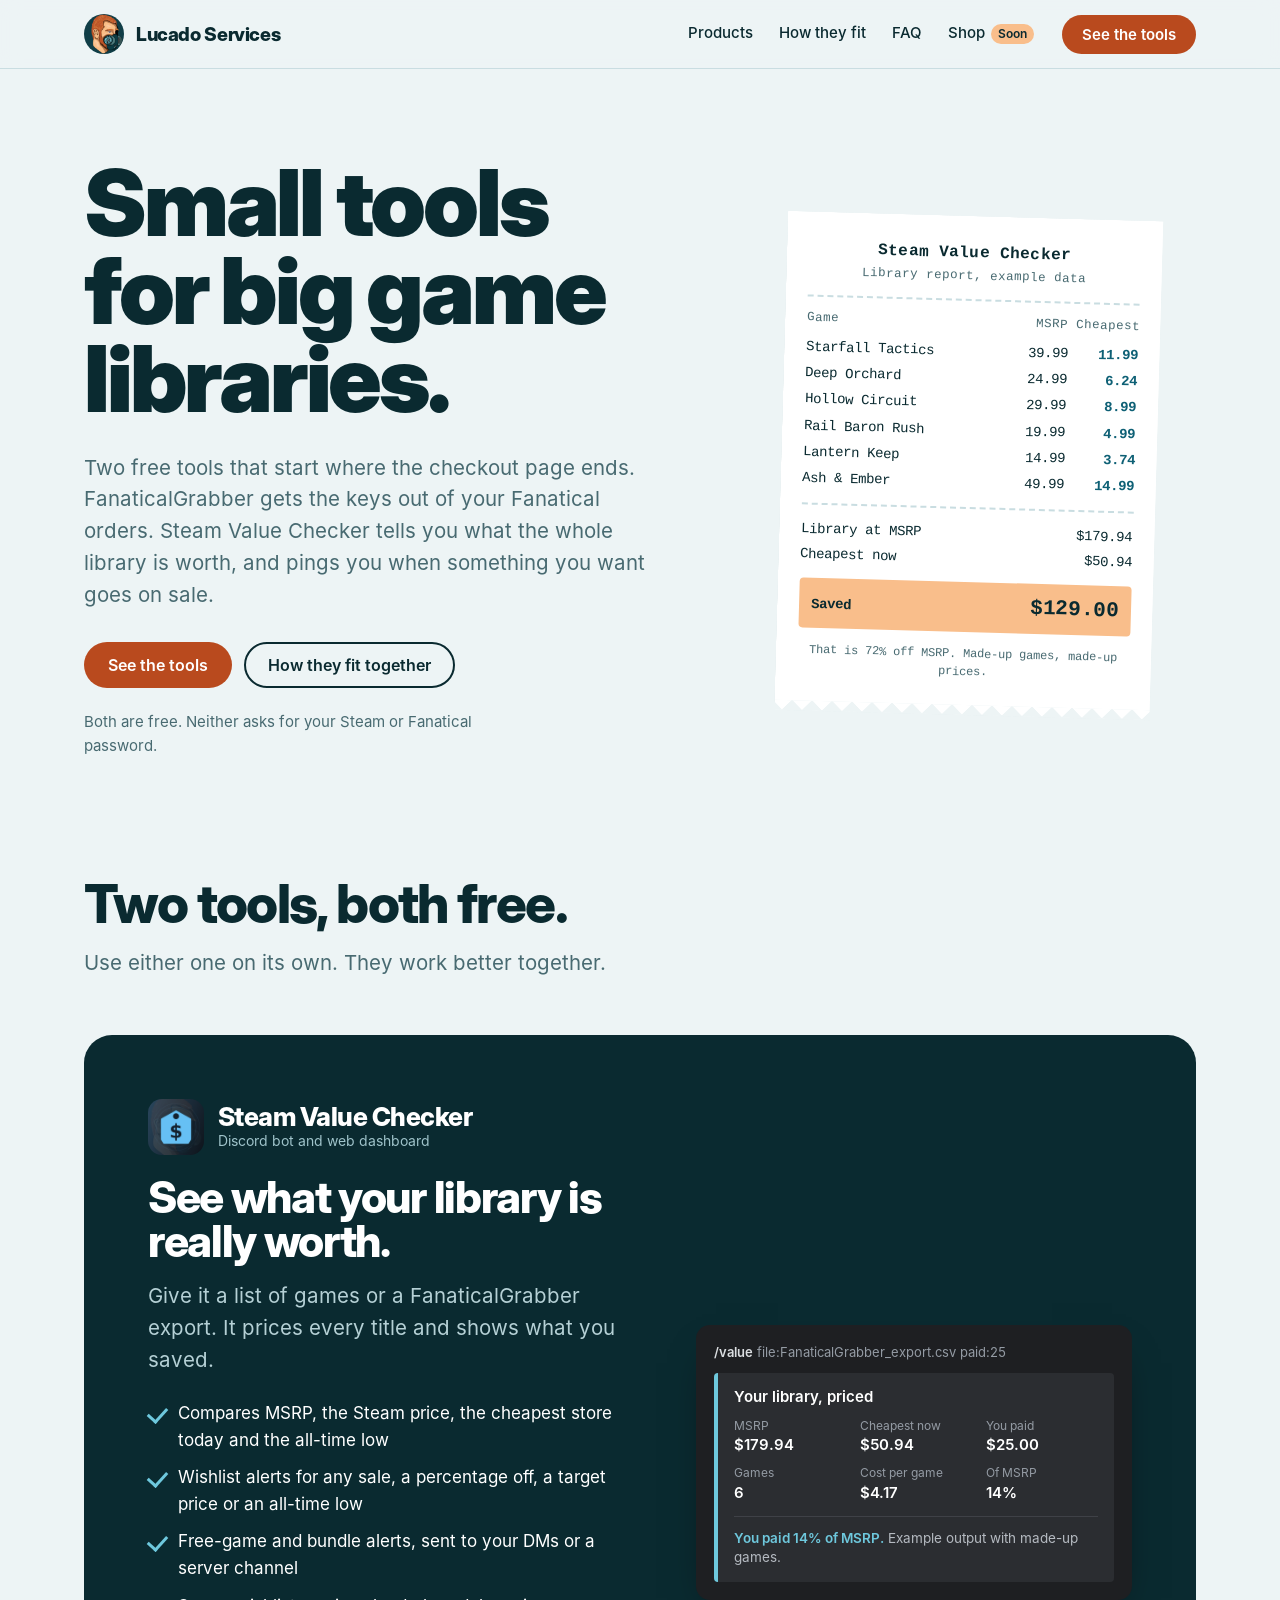
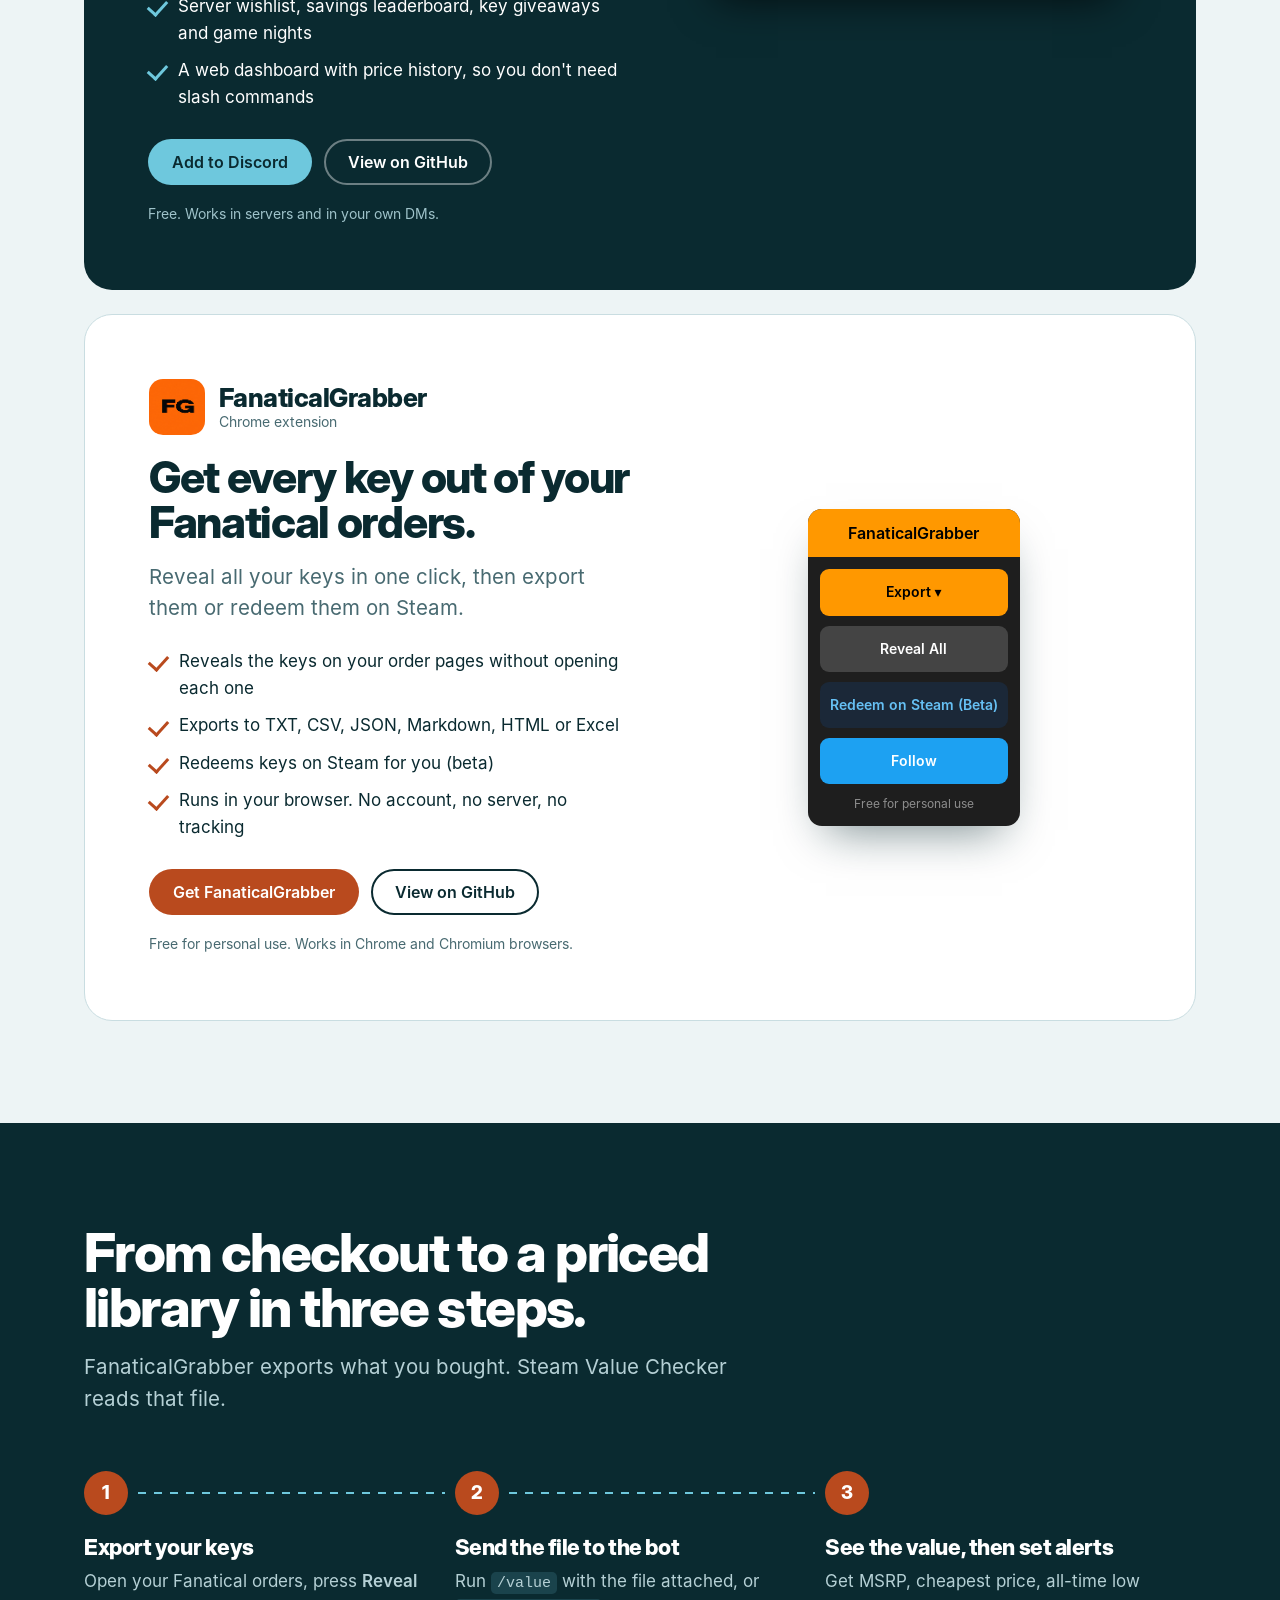
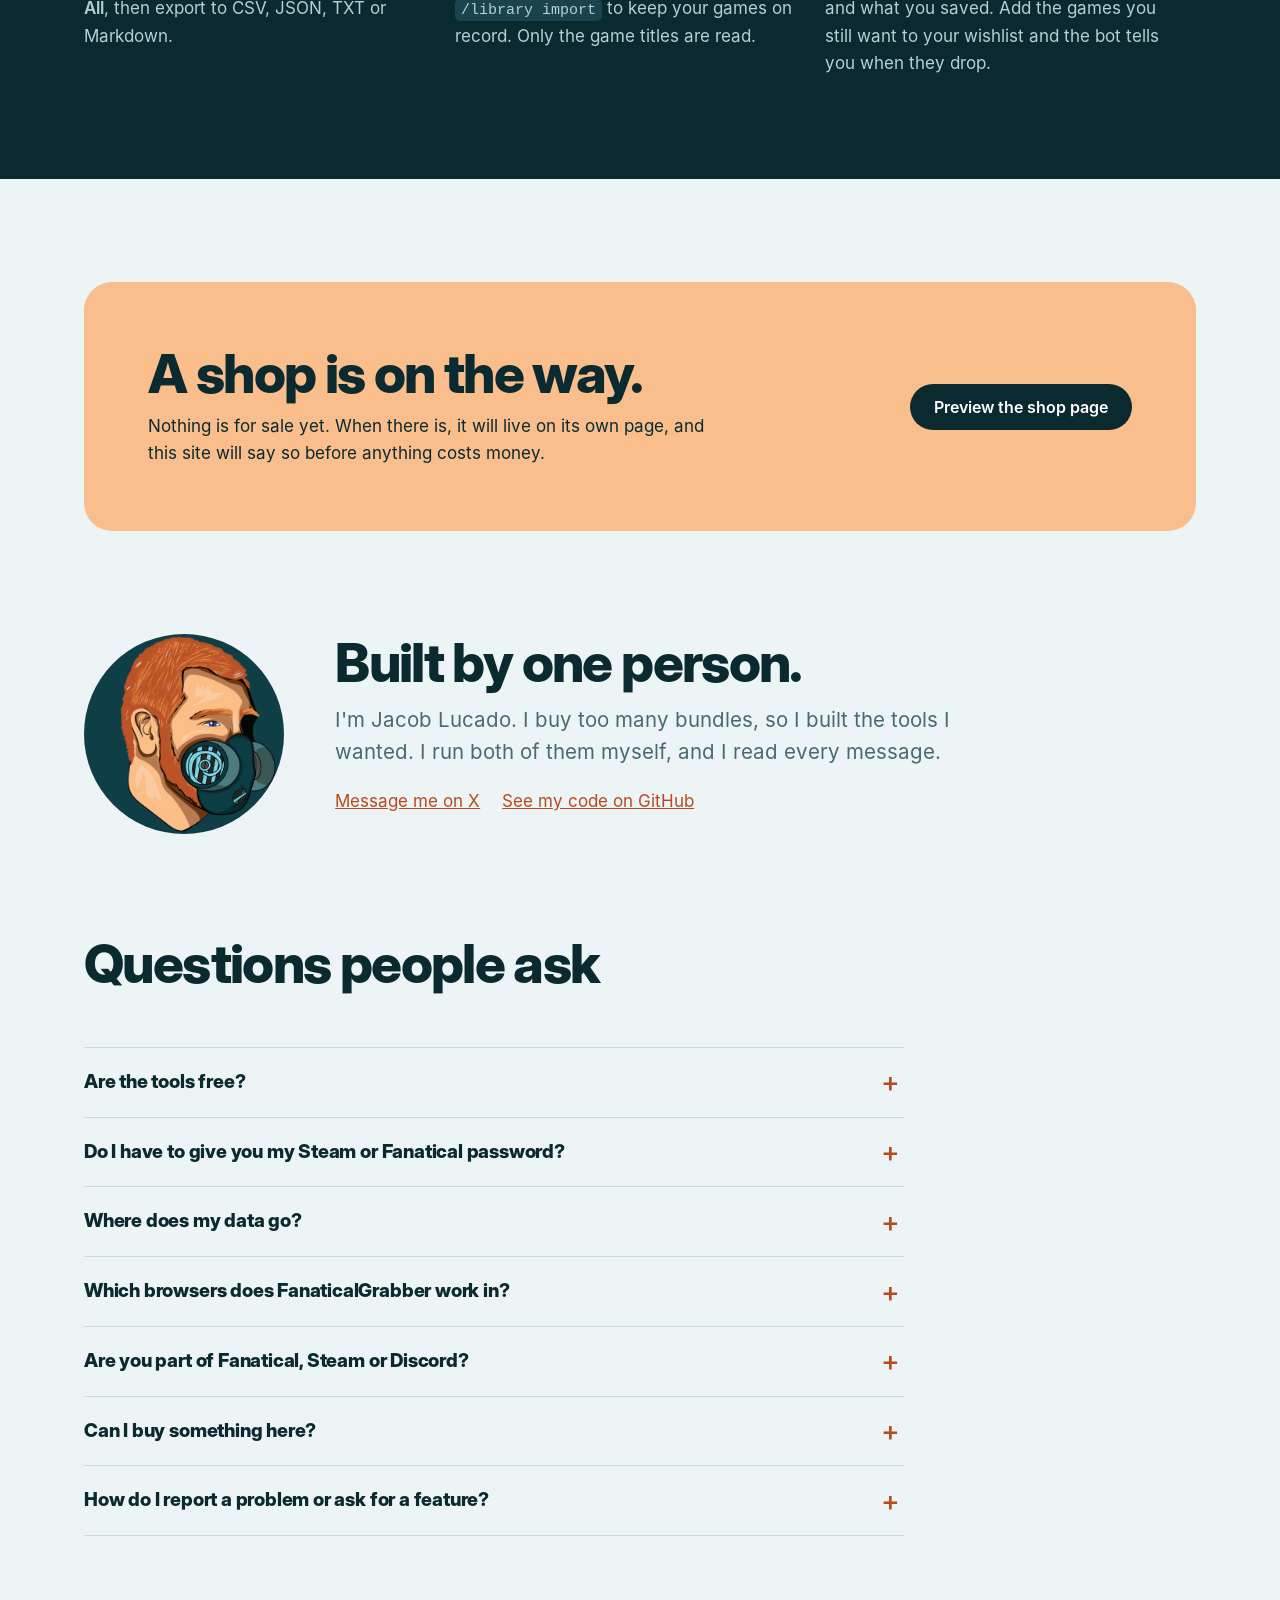
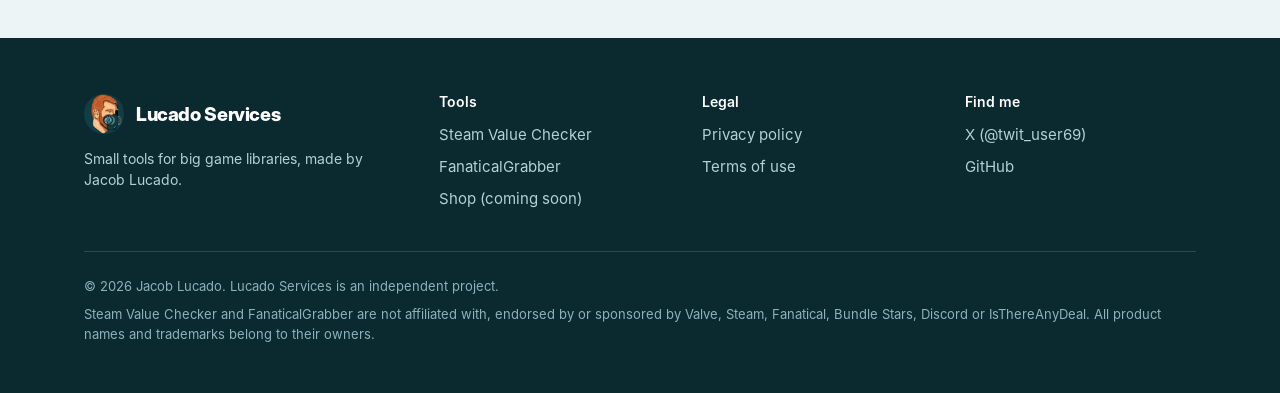
==== index.html @ 9e285d92 "Launch the Lucado Services storefront: home, shop placeholder, privacy, terms, icons, SEO and brand " ====
<!doctype html>
<html lang="en">
<head>
<meta charset="utf-8">
<meta name="viewport" content="width=device-width, initial-scale=1">
<title>Lucado Services | Free tools for PC game libraries</title>
<meta name="description" content="Steam Value Checker prices your game library and watches for sales. FanaticalGrabber reveals and exports your Fanatical keys. Free tools by Jacob Lucado.">
<meta name="robots" content="index,follow,max-image-preview:large">
<link rel="canonical" href="https://jacob-lucado.github.io/LucadoServices/">
<meta name="theme-color" content="#0a2a30">
<meta name="author" content="Jacob Lucado">
<link rel="icon" href="favicon.ico" sizes="any">
<link rel="icon" type="image/svg+xml" href="favicon.svg">
<link rel="icon" type="image/png" sizes="32x32" href="favicon-32.png">
<link rel="apple-touch-icon" href="apple-touch-icon.png">
<link rel="manifest" href="site.webmanifest">
<link rel="preload" href="assets/fonts/inter-display-900.woff" as="font" type="font/woff" crossorigin>
<link rel="stylesheet" href="assets/css/site.css">

<meta property="og:type" content="website">
<meta property="og:site_name" content="Lucado Services">
<meta property="og:title" content="Lucado Services | Free tools for PC game libraries">
<meta property="og:description" content="Steam Value Checker prices your game library and watches for sales. FanaticalGrabber reveals and exports your Fanatical keys. Free tools by Jacob Lucado.">
<meta property="og:url" content="https://jacob-lucado.github.io/LucadoServices/">
<meta property="og:image" content="https://jacob-lucado.github.io/LucadoServices/assets/img/og-lucado-services.png">
<meta property="og:image:width" content="1200">
<meta property="og:image:height" content="630">
<meta property="og:image:alt" content="Lucado Services: Steam Value Checker and FanaticalGrabber">
<meta name="twitter:card" content="summary_large_image">
<meta name="twitter:title" content="Lucado Services | Free tools for PC game libraries">
<meta name="twitter:description" content="Steam Value Checker prices your game library and watches for sales. FanaticalGrabber reveals and exports your Fanatical keys. Free tools by Jacob Lucado.">
<meta name="twitter:image" content="https://jacob-lucado.github.io/LucadoServices/assets/img/og-lucado-services.png">
<script type="application/ld+json">[{"@context":"https://schema.org","@type":"WebSite","name":"Lucado Services","url":"https://jacob-lucado.github.io/LucadoServices/","description":"Free tools for PC game libraries: Steam Value Checker and FanaticalGrabber.","publisher":{"@type":"Person","name":"Jacob Lucado","url":"https://x.com/twit_user69"}},{"@context":"https://schema.org","@type":"Person","name":"Jacob Lucado","url":"https://jacob-lucado.github.io/LucadoServices/","image":"https://jacob-lucado.github.io/LucadoServices/assets/img/jacob-lucado-1024.png","sameAs":["https://x.com/twit_user69","https://github.com/Jacob-Lucado"]},{"@context":"https://schema.org","@type":"SoftwareApplication","name":"Steam Value Checker","applicationCategory":"UtilitiesApplication","operatingSystem":"Discord","url":"https://steamvaluechecker.fly.dev/","description":"A Discord bot that prices your game library, tracks wishlists and alerts you to sales, free games and bundles.","offers":{"@type":"Offer","price":"0","priceCurrency":"USD"},"author":{"@type":"Person","name":"Jacob Lucado"}},{"@context":"https://schema.org","@type":"SoftwareApplication","name":"FanaticalGrabber","applicationCategory":"BrowserApplication","operatingSystem":"Chrome","url":"https://jacob-lucado.github.io/FanaticalGrabber/","description":"A Chrome extension that reveals, exports and redeems the game keys from your own Fanatical orders.","offers":{"@type":"Offer","price":"0","priceCurrency":"USD"},"author":{"@type":"Person","name":"Jacob Lucado"}},{"@context":"https://schema.org","@type":"FAQPage","mainEntity":[{"@type":"Question","name":"Are the tools free?","acceptedAnswer":{"@type":"Answer","text":"Yes. Steam Value Checker and FanaticalGrabber are free to use today. If that ever changes for a feature, it will say so on the tool's own page before you use it."}},{"@type":"Question","name":"Do I have to give you my Steam or Fanatical password?","acceptedAnswer":{"@type":"Answer","text":"No. FanaticalGrabber works on the Fanatical pages you already have open and signed in. Steam Value Checker reads public data, such as a public Steam wishlist, and the web dashboard signs you in through Discord."}},{"@type":"Question","name":"Where does my data go?","acceptedAnswer":{"@type":"Answer","text":"FanaticalGrabber keeps everything in your browser. Steam Value Checker stores only what its features need, such as your wishlist and alert settings, and lets you export or delete it with /mydata. Each tool has its own privacy policy, and this site has its own."}},{"@type":"Question","name":"Which browsers does FanaticalGrabber work in?","acceptedAnswer":{"@type":"Answer","text":"Chrome and other Chromium-based browsers, such as Edge and Brave. It installs from a downloaded folder, and the tool's page walks through each step."}},{"@type":"Question","name":"Are you part of Fanatical, Steam or Discord?","acceptedAnswer":{"@type":"Answer","text":"No. These are independent projects. They work with those services but are not made, approved or supported by them."}},{"@type":"Question","name":"Can I buy something here?","acceptedAnswer":{"@type":"Answer","text":"Not yet. The shop page is a placeholder while I decide what belongs in it. Nothing on this site takes payments."}},{"@type":"Question","name":"How do I report a problem or ask for a feature?","acceptedAnswer":{"@type":"Answer","text":"Message me on X, or open an issue on the tool's GitHub page: Steam Value Checker or FanaticalGrabber."}}]}]</script>
</head>
<body>
<a class="skip" href="#main">Skip to content</a>
<header class="top">
  <div class="wrap">
    <a class="brand" href="./"><img src="assets/img/jacob-lucado-256.png" width="40" height="40" alt="">Lucado Services</a>
    <nav class="nav" aria-label="Main">
      <a href="#products">Products</a>
      <a href="#how">How they fit</a>
      <a href="#faq">FAQ</a>
      <a class="keep" href="shop/">Shop<span class="soon">Soon</span></a>
    </nav>
    <a class="btn btn-hair" href="#products">See the tools</a>
  </div>
</header>

<main id="main">

<section class="hero">
  <div class="wrap">
    <div>
      <h1>Small tools for big game libraries.</h1>
      <p class="lede">Two free tools that start where the checkout page ends. FanaticalGrabber gets the keys out of your Fanatical orders. Steam Value Checker tells you what the whole library is worth, and pings you when something you want goes on sale.</p>
      <div class="btns">
        <a class="btn btn-hair" href="#products">See the tools</a>
        <a class="btn btn-line" href="#how">How they fit together</a>
      </div>
      <p class="assure">Both are free. Neither asks for your Steam or Fanatical password.</p>
    </div>
    <div class="receipt-wrap">
      <figure class="receipt print" id="receipt" aria-label="Example library report with made-up games and prices" style="margin-block:0">
        <div class="rc-head"><strong>Steam Value Checker</strong><span>Library report, example data</span></div>
        <div class="rc-cols"><span>Game</span><span>MSRP</span><span>Cheapest</span></div>
          <div class="rc-row"><span>Starfall Tactics</span><span>39.99</span><span class="cheap">11.99</span></div>
          <div class="rc-row"><span>Deep Orchard</span><span>24.99</span><span class="cheap">6.24</span></div>
          <div class="rc-row"><span>Hollow Circuit</span><span>29.99</span><span class="cheap">8.99</span></div>
          <div class="rc-row"><span>Rail Baron Rush</span><span>19.99</span><span class="cheap">4.99</span></div>
          <div class="rc-row"><span>Lantern Keep</span><span>14.99</span><span class="cheap">3.74</span></div>
          <div class="rc-row"><span>Ash &amp; Ember</span><span>49.99</span><span class="cheap">14.99</span></div>
        <div class="rc-total">
          <div class="rc-line"><span>Library at MSRP</span><span>$179.94</span></div>
          <div class="rc-line"><span>Cheapest now</span><span>$50.94</span></div>
        </div>
        <div class="rc-save"><span>Saved</span><b data-count="129.00">$129.00</b></div>
        <div class="rc-foot">That is 72% off MSRP. Made-up games, made-up prices.</div>
      </figure>
    </div>
  </div>
</section>

<section class="section" id="products" style="padding-top:0">
  <div class="wrap">
    <div class="section-head">
      <h2>Two tools, both free.</h2>
      <p class="lede">Use either one on its own. They work better together.</p>
    </div>

    <article class="product bot on-dark">
      <div>
        <div class="p-id"><img src="assets/img/svc-logo-256.png" width="56" height="56" alt=""><div><h3>Steam Value Checker</h3><span class="p-kind">Discord bot and web dashboard</span></div></div>
        <h2>See what your library is really worth.</h2>
        <p class="lede">Give it a list of games or a FanaticalGrabber export. It prices every title and shows what you saved.</p>
        <ul class="ticks">
          <li>Compares MSRP, the Steam price, the cheapest store today and the all-time low</li>
          <li>Wishlist alerts for any sale, a percentage off, a target price or an all-time low</li>
          <li>Free-game and bundle alerts, sent to your DMs or a server channel</li>
          <li>Server wishlist, savings leaderboard, key giveaways and game nights</li>
          <li>A web dashboard with price history, so you don't need slash commands</li>
        </ul>
        <div class="btns">
          <a class="btn btn-cyan" href="https://steamvaluechecker.fly.dev/">Add to Discord</a>
          <a class="btn btn-ghost-dark" href="https://github.com/Jacob-Lucado/SteamValueChecker">View on GitHub</a>
        </div>
        <p class="meta-line">Free. Works in servers and in your own DMs.</p>
      </div>
      <div aria-label="Example of the bot's reply">
        <div class="dc">
          <div class="dc-cmd"><b>/value</b> file:FanaticalGrabber_export.csv paid:25</div>
          <div class="dc-embed">
            <h4>Your library, priced</h4>
            <dl class="dc-grid" style="margin:0">
              <div><dt>MSRP</dt><dd>$179.94</dd></div>
              <div><dt>Cheapest now</dt><dd>$50.94</dd></div>
              <div><dt>You paid</dt><dd>$25.00</dd></div>
              <div><dt>Games</dt><dd>6</dd></div>
              <div><dt>Cost per game</dt><dd>$4.17</dd></div>
              <div><dt>Of MSRP</dt><dd>14%</dd></div>
            </dl>
            <p class="dc-verdict"><b>You paid 14% of MSRP.</b> Example output with made-up games.</p>
          </div>
        </div>
      </div>
    </article>

    <article class="product grab">
      <div>
        <div class="p-id"><img src="assets/img/fg-icon-128.png" width="56" height="56" alt=""><div><h3>FanaticalGrabber</h3><span class="p-kind">Chrome extension</span></div></div>
        <h2>Get every key out of your Fanatical orders.</h2>
        <p class="lede">Reveal all your keys in one click, then export them or redeem them on Steam.</p>
        <ul class="ticks">
          <li>Reveals the keys on your order pages without opening each one</li>
          <li>Exports to TXT, CSV, JSON, Markdown, HTML or Excel</li>
          <li>Redeems keys on Steam for you (beta)</li>
          <li>Runs in your browser. No account, no server, no tracking</li>
        </ul>
        <div class="btns">
          <a class="btn btn-hair" href="https://jacob-lucado.github.io/FanaticalGrabber/">Get FanaticalGrabber</a>
          <a class="btn btn-line" href="https://github.com/Jacob-Lucado/FanaticalGrabber">View on GitHub</a>
        </div>
        <p class="meta-line">Free for personal use. Works in Chrome and Chromium browsers.</p>
      </div>
      <div class="ext" role="img" aria-label="The FanaticalGrabber panel with Export, Reveal All and Redeem on Steam buttons">
        <div class="ext-h">FanaticalGrabber</div>
        <div class="ext-b"><span class="o">Export &#9662;</span><span>Reveal All</span><span class="s">Redeem on Steam (Beta)</span><span class="x">Follow</span></div>
        <div class="ext-v">Free for personal use</div>
      </div>
    </article>
  </div>
</section>

<section class="section on-dark" id="how">
  <div class="wrap">
    <div class="section-head">
      <h2>From checkout to a priced library in three steps.</h2>
      <p class="lede">FanaticalGrabber exports what you bought. Steam Value Checker reads that file.</p>
    </div>
    <ol class="steps">
      <li><h3>Export your keys</h3><p>Open your Fanatical orders, press <strong>Reveal All</strong>, then export to CSV, JSON, TXT or Markdown.</p></li>
      <li><h3>Send the file to the bot</h3><p>Run <code>/value</code> with the file attached, or <code>/library import</code> to keep your games on record. Only the game titles are read.</p></li>
      <li><h3>See the value, then set alerts</h3><p>Get MSRP, cheapest price, all-time low and what you saved. Add the games you still want to your wishlist and the bot tells you when they drop.</p></li>
    </ol>
  </div>
</section>

<section class="section">
  <div class="wrap">
    <div class="shopband">
      <div>
        <h2>A shop is on the way.</h2>
        <p>Nothing is for sale yet. When there is, it will live on its own page, and this site will say so before anything costs money.</p>
      </div>
      <a class="btn btn-ink" href="shop/">Preview the shop page</a>
    </div>
  </div>
</section>

<section class="section" style="padding-top:0">
  <div class="wrap about">
    <img src="assets/img/jacob-lucado-512.png" width="200" height="200" alt="Illustrated portrait of Jacob Lucado, a red-haired man wearing a respirator" loading="lazy">
    <div>
      <h2>Built by one person.</h2>
      <p class="lede">I'm Jacob Lucado. I buy too many bundles, so I built the tools I wanted. I run both of them myself, and I read every message.</p>
      <ul class="links"><li><a href="https://x.com/twit_user69">Message me on X</a></li><li><a href="https://github.com/Jacob-Lucado">See my code on GitHub</a></li></ul>
    </div>
  </div>
</section>

<section class="section" id="faq" style="padding-top:0">
  <div class="wrap">
    <div class="section-head"><h2>Questions people ask</h2></div>
    <div class="faq">
    <details><summary>Are the tools free?</summary><p>Yes. Steam Value Checker and FanaticalGrabber are free to use today. If that ever changes for a feature, it will say so on the tool's own page before you use it.</p></details>
    <details><summary>Do I have to give you my Steam or Fanatical password?</summary><p>No. FanaticalGrabber works on the Fanatical pages you already have open and signed in. Steam Value Checker reads public data, such as a public Steam wishlist, and the web dashboard signs you in through Discord.</p></details>
    <details><summary>Where does my data go?</summary><p>FanaticalGrabber keeps everything in your browser. Steam Value Checker stores only what its features need, such as your wishlist and alert settings, and lets you export or delete it with <code>/mydata</code>. Each tool has its own privacy policy, and this site has its own.</p></details>
    <details><summary>Which browsers does FanaticalGrabber work in?</summary><p>Chrome and other Chromium-based browsers, such as Edge and Brave. It installs from a downloaded folder, and the tool's page walks through each step.</p></details>
    <details><summary>Are you part of Fanatical, Steam or Discord?</summary><p>No. These are independent projects. They work with those services but are not made, approved or supported by them.</p></details>
    <details><summary>Can I buy something here?</summary><p>Not yet. The shop page is a placeholder while I decide what belongs in it. Nothing on this site takes payments.</p></details>
    <details><summary>How do I report a problem or ask for a feature?</summary><p>Message me on <a href="https://x.com/twit_user69">X</a>, or open an issue on the tool's GitHub page: <a href="https://github.com/Jacob-Lucado/SteamValueChecker/issues">Steam Value Checker</a> or <a href="https://github.com/Jacob-Lucado/FanaticalGrabber/issues">FanaticalGrabber</a>.</p></details>
    </div>
  </div>
</section>

</main>
<footer class="foot">
  <div class="wrap">
    <div class="grid">
      <div>
        <a class="brand" href="./"><img src="assets/img/jacob-lucado-256.png" width="40" height="40" alt="">Lucado Services</a>
        <p class="small" style="max-width:34ch">Small tools for big game libraries, made by Jacob Lucado.</p>
      </div>
      <div>
        <h3>Tools</h3>
        <ul>
          <li><a href="https://steamvaluechecker.fly.dev/">Steam Value Checker</a></li>
          <li><a href="https://jacob-lucado.github.io/FanaticalGrabber/">FanaticalGrabber</a></li>
          <li><a href="shop/">Shop (coming soon)</a></li>
        </ul>
      </div>
      <div>
        <h3>Legal</h3>
        <ul>
          <li><a href="privacy.html">Privacy policy</a></li>
          <li><a href="terms.html">Terms of use</a></li>
        </ul>
      </div>
      <div>
        <h3>Find me</h3>
        <ul>
          <li><a href="https://x.com/twit_user69">X (@twit_user69)</a></li>
          <li><a href="https://github.com/Jacob-Lucado">GitHub</a></li>
        </ul>
      </div>
    </div>
    <div class="fine">
      <p>&copy; 2026 Jacob Lucado. Lucado Services is an independent project.</p>
      <p>Steam Value Checker and FanaticalGrabber are not affiliated with, endorsed by or sponsored by Valve, Steam, Fanatical, Bundle Stars, Discord or IsThereAnyDeal. All product names and trademarks belong to their owners.</p>
    </div>
  </div>
</footer>
<script src="assets/js/site.js" defer></script>
</body>
</html>
---- assets/css/site.css ----
/* Lucado Services. Palette taken from the avatar: hair orange, respirator teal, lens cyan. */
@font-face{font-family:"Inter";font-weight:400;font-style:normal;font-display:swap;src:url(../fonts/inter-400.woff) format("woff")}
@font-face{font-family:"Inter";font-weight:500;font-style:normal;font-display:swap;src:url(../fonts/inter-500.woff) format("woff")}
@font-face{font-family:"Inter";font-weight:600;font-style:normal;font-display:swap;src:url(../fonts/inter-600.woff) format("woff")}
@font-face{font-family:"Inter Display";font-weight:800;font-style:normal;font-display:swap;src:url(../fonts/inter-display-800.woff) format("woff")}
@font-face{font-family:"Inter Display";font-weight:900;font-style:normal;font-display:swap;src:url(../fonts/inter-display-900.woff) format("woff")}
@font-face{font-family:"Receipt";font-weight:400;font-style:normal;font-display:swap;src:url(../fonts/mono-400.woff) format("woff")}
@font-face{font-family:"Receipt";font-weight:700;font-style:normal;font-display:swap;src:url(../fonts/mono-700.woff) format("woff")}

:root{
  --ink:#0a2a30; --ink-2:#103e47; --ink-3:#1b5a66;
  --paper:#edf4f5; --card:#ffffff; --line:#c9dde1; --muted:#486a71;
  --hair:#b94a1e; --hair-hi:#e0703a; --peach:#f9be8b; --peach-soft:#fde6d0;
  --cyan:#6ec8dd; --cyan-deep:#0e6075;
  --display:"Inter Display","Inter",system-ui,-apple-system,"Segoe UI",Roboto,sans-serif;
  --text:"Inter",system-ui,-apple-system,"Segoe UI",Roboto,sans-serif;
  --mono:"Receipt","Liberation Mono","Courier New",monospace;
  --r-s:8px; --r-m:14px; --r-l:28px;
}
*{box-sizing:border-box}
html{scroll-behavior:smooth;-webkit-text-size-adjust:100%}
body{margin:0;background:var(--paper);color:var(--ink);font:400 17px/1.6 var(--text);-webkit-font-smoothing:antialiased}
img{max-width:100%;display:block}
a{color:var(--hair)}
a:hover{color:var(--ink)}
:focus-visible{outline:3px solid var(--cyan-deep);outline-offset:3px;border-radius:4px}
.on-dark :focus-visible{outline-color:var(--cyan)}
.skip{position:absolute;left:-9999px;top:8px;background:var(--ink);color:#fff;padding:10px 16px;border-radius:var(--r-s);z-index:100}
.skip:focus{left:8px}
.wrap{max-width:1160px;margin:0 auto;padding:0 24px}

h1,h2,h3{font-family:var(--display);color:inherit;margin:0}
h1{font-weight:900;font-size:clamp(44px,7.4vw,92px);line-height:.96;letter-spacing:-.035em}
h2{font-weight:800;font-size:clamp(32px,4.4vw,54px);line-height:1.02;letter-spacing:-.03em}
h3{font-weight:800;font-size:22px;line-height:1.15;letter-spacing:-.02em}
p{margin:0 0 1em;max-width:62ch}
.lede{font-size:clamp(18px,1.6vw,21px);line-height:1.55;color:var(--muted);max-width:52ch}
.small{font-size:14px;line-height:1.5}

/* Buttons */
.btn{display:inline-flex;align-items:center;gap:8px;padding:13px 22px;border-radius:999px;font:600 16px/1 var(--text);text-decoration:none;border:2px solid transparent;cursor:pointer;transition:background-color .15s,color .15s,border-color .15s}
.btn-hair{background:var(--hair);color:#fff}
.btn-hair:hover{background:var(--ink);color:#fff}
.btn-ink{background:var(--ink);color:#fff}
.btn-ink:hover{background:var(--ink-3);color:#fff}
.btn-line{border-color:var(--ink);color:var(--ink);background:transparent}
.btn-line:hover{background:var(--ink);color:#fff}
.btn-cyan{background:var(--cyan);color:var(--ink)}
.btn-cyan:hover{background:#fff;color:var(--ink)}
.btn-ghost-dark{border-color:rgba(255,255,255,.4);color:#fff;background:transparent}
.btn-ghost-dark:hover{background:#fff;color:var(--ink)}
.btn[aria-disabled="true"]{opacity:.55;pointer-events:none}
.btns{display:flex;flex-wrap:wrap;gap:12px}

/* Header */
.top{position:sticky;top:0;z-index:20;background:rgba(237,244,245,.92);-webkit-backdrop-filter:blur(10px);backdrop-filter:blur(10px);border-bottom:1px solid var(--line)}
.top .wrap{display:flex;align-items:center;gap:28px;height:68px}
.brand{display:flex;align-items:center;gap:12px;color:var(--ink);text-decoration:none;font:800 19px/1 var(--display);letter-spacing:-.02em}
.brand:hover{color:var(--ink)}
.brand img{width:40px;height:40px;border-radius:50%;background:var(--ink-2);object-fit:cover}
.nav{display:flex;gap:26px;margin-left:auto}
.nav a{color:var(--ink);text-decoration:none;font-weight:500;font-size:15px;padding:6px 0;border-bottom:2px solid transparent}
.nav a:hover,.nav a[aria-current="page"]{border-bottom-color:var(--hair)}
.soon{display:inline-block;margin-left:6px;padding:2px 7px;border-radius:999px;background:var(--peach);color:var(--ink);font-size:12px;font-weight:600;line-height:1.3}
.top .btn{padding:10px 18px;font-size:15px}

/* Hero */
.hero{padding:clamp(40px,7vw,96px) 0 clamp(56px,8vw,104px)}
.hero .wrap{display:grid;grid-template-columns:minmax(0,1.12fr) minmax(0,.88fr);gap:clamp(32px,6vw,88px);align-items:center}
.hero h1{margin-bottom:28px}
.hero .lede{margin-bottom:32px}
.assure{margin-top:22px;color:var(--muted);font-size:15px;max-width:48ch}

/* Receipt, the one memorable object */
.receipt-wrap{display:flex;justify-content:center}
.receipt{position:relative;width:100%;max-width:392px;background:#fff;color:var(--ink);font:400 14px/1.45 var(--mono);padding:26px 22px 34px;transform:rotate(1.6deg);
  box-shadow:0 1px 0 var(--line),0 24px 48px -18px rgba(10,42,48,.38);
  -webkit-mask:linear-gradient(#000,#000) top/100% calc(100% - 10px) no-repeat,conic-gradient(from -45deg at bottom,#0000,#000 1deg 89deg,#0000 90deg) bottom/20px 10px repeat-x;
  mask:linear-gradient(#000,#000) top/100% calc(100% - 10px) no-repeat,conic-gradient(from -45deg at bottom,#0000,#000 1deg 89deg,#0000 90deg) bottom/20px 10px repeat-x}
.rc-head{text-align:center;padding-bottom:14px;border-bottom:2px dashed var(--line);margin-bottom:12px}
.rc-head strong{display:block;font-size:16px;letter-spacing:.01em}
.rc-head span{color:var(--muted);font-size:12.5px}
.rc-cols,.rc-row{display:grid;grid-template-columns:1fr 62px 62px;gap:8px}
.rc-cols{color:var(--muted);font-size:12.5px;padding-bottom:6px}
.rc-cols span:nth-child(n+2),.rc-row span:nth-child(n+2){text-align:right}
.rc-row{padding:3px 0}
.rc-row .cheap{font-weight:700;color:var(--cyan-deep)}
.rc-total{margin-top:12px;padding-top:12px;border-top:2px dashed var(--line)}
.rc-line{display:flex;justify-content:space-between;gap:12px;padding:2px 0}
.rc-save{margin-top:12px;padding:10px 12px;background:var(--peach);border-radius:4px;display:flex;justify-content:space-between;align-items:baseline;font-weight:700}
.rc-save b{font-size:21px;letter-spacing:-.02em}
.rc-foot{margin-top:14px;text-align:center;color:var(--muted);font-size:12px}
@media (prefers-reduced-motion:no-preference){
  .receipt.print{animation:feed 1.9s cubic-bezier(.3,.7,.2,1) both}
  @keyframes feed{from{clip-path:inset(0 0 100% 0)}to{clip-path:inset(0 0 0 0)}}
}

/* Sections */
.section{padding:clamp(56px,8vw,112px) 0}
.section-head{max-width:760px;margin-bottom:clamp(32px,5vw,56px)}
.section-head h2{margin-bottom:16px}
.on-dark{background:var(--ink);color:#fff}
.on-dark .lede{color:#b5d0d5}
.on-dark a:not(.btn){color:var(--cyan)}
.on-dark a:not(.btn):hover{color:#fff}

/* Product panels */
.product{display:grid;grid-template-columns:minmax(0,1fr) minmax(0,.9fr);gap:clamp(28px,5vw,72px);align-items:center;border-radius:var(--r-l);padding:clamp(28px,5vw,64px)}
.product + .product{margin-top:24px}
.product.bot{background:var(--ink);color:#fff}
.product.grab{background:#fff;border:1px solid var(--line)}
.p-id{display:flex;align-items:center;gap:14px;margin-bottom:20px}
.p-id img{width:56px;height:56px;border-radius:14px}
.p-id .p-kind{display:block;color:var(--muted);font-size:14px;line-height:1.3}
.bot .p-id .p-kind{color:#9fc3ca}
.p-id h3{font-size:26px}
.product h2{font-size:clamp(30px,3.6vw,44px);margin-bottom:16px}
.product .lede{margin-bottom:24px}
.ticks{list-style:none;margin:0 0 28px;padding:0;display:grid;gap:10px}
.ticks li{position:relative;padding-left:30px;max-width:54ch}
.ticks li::before{content:"";position:absolute;left:0;top:.42em;width:16px;height:9px;border-left:3px solid var(--hair);border-bottom:3px solid var(--hair);transform:rotate(-48deg)}
.bot .ticks li::before{border-color:var(--cyan)}
.meta-line{margin:18px 0 0;color:var(--muted);font-size:14px}
.bot .meta-line{color:#9fc3ca}

/* Discord reply mock */
.dc{background:#1e1f22;border-radius:var(--r-m);padding:18px;color:#dbdee1;font:400 14px/1.45 var(--text);box-shadow:0 18px 40px -20px rgba(0,0,0,.7)}
.dc-cmd{color:#949ba4;margin-bottom:12px;font-size:13px}
.dc-cmd b{color:#dbdee1;font-weight:600}
.dc-embed{background:#2b2d31;border-left:4px solid var(--cyan);border-radius:4px;padding:14px 16px}
.dc-embed h4{margin:0 0 10px;font:700 15px/1.3 var(--text);color:#fff}
.dc-grid{display:grid;grid-template-columns:repeat(3,1fr);gap:10px 14px}
.dc-grid dt{color:#949ba4;font-size:12px}
.dc-grid dd{margin:2px 0 0;font:700 15px/1.2 var(--text);color:#fff}
.dc-verdict{margin:14px 0 0;padding-top:12px;border-top:1px solid #3f4147;color:#b5bac1;font-size:13.5px;max-width:none}
.dc-verdict b{color:var(--cyan)}

/* Extension panel mock (rebuilt from the real popup) */
.ext{max-width:312px;margin:0 auto;background:#1e1e1e;border-radius:14px;overflow:hidden;box-shadow:0 22px 44px -18px rgba(10,42,48,.55);font:400 14px/1.3 "Segoe UI",var(--text)}
.ext-h{background:#ff9800;color:#000;font-weight:700;font-size:16px;text-align:center;padding:14px}
.ext-b{padding:12px;display:grid;gap:10px}
.ext-b span{display:block;text-align:center;font-weight:700;padding:14px 10px;border-radius:9px;background:#444;color:#fff}
.ext-b .o{background:#ff9800;color:#000}
.ext-b .s{background:#1b2838;color:#66c0f4}
.ext-b .x{background:#1da1f2;color:#fff}
.ext-v{text-align:center;color:#8d8d8d;font-size:12px;padding:0 0 14px}

/* How it fits together: a real sequence */
.steps{list-style:none;margin:0;padding:0;display:grid;grid-template-columns:repeat(3,minmax(0,1fr));gap:0;counter-reset:s}
.steps li{position:relative;padding:0 28px 0 0}
.steps li::before{counter-increment:s;content:counter(s);display:grid;place-items:center;width:44px;height:44px;border-radius:50%;background:var(--hair);color:#fff;font:800 19px/1 var(--display);margin-bottom:20px;position:relative;z-index:1}
.steps li:not(:last-child)::after{content:"";position:absolute;top:21px;left:54px;right:10px;height:2px;background:repeating-linear-gradient(90deg,var(--cyan) 0 8px,transparent 8px 16px)}
.steps h3{margin-bottom:8px}
.steps p{color:#b5d0d5;margin:0}
.steps code,.faq code,.legal code{font:500 .9em var(--mono);background:rgba(110,200,221,.16);padding:2px 6px;border-radius:5px}
.faq code,.legal code{background:#dcebee}

/* Shop teaser */
.shopband{background:var(--peach);border-radius:var(--r-l);padding:clamp(28px,5vw,64px);display:grid;grid-template-columns:minmax(0,1fr) auto;gap:32px;align-items:center}
.shopband h2{margin-bottom:12px}
.shopband p{margin:0;max-width:52ch}

/* About */
.about{display:grid;grid-template-columns:200px minmax(0,1fr);gap:clamp(24px,4vw,56px);align-items:center}
.about img{width:200px;height:200px;border-radius:50%;background:var(--ink-2)}
.about h2{margin-bottom:14px}
.links{display:flex;flex-wrap:wrap;gap:8px 22px;margin-top:6px;padding:0;list-style:none}

/* FAQ */
.faq{max-width:820px}
.faq details{border-top:1px solid var(--line);padding:4px 0}
.faq details:last-child{border-bottom:1px solid var(--line)}
.faq summary{cursor:pointer;list-style:none;padding:18px 40px 18px 0;font:700 19px/1.3 var(--display);letter-spacing:-.01em;position:relative}
.faq summary::-webkit-details-marker{display:none}
.faq summary::after{content:"+";position:absolute;right:4px;top:50%;transform:translateY(-50%);font:500 28px/1 var(--text);color:var(--hair);transition:transform .2s}
.faq details[open] summary::after{transform:translateY(-50%) rotate(45deg)}
.faq details p{color:var(--muted);padding-bottom:18px;margin:0}

/* Footer */
.foot :focus-visible{outline-color:var(--cyan)}
.foot{background:var(--ink);color:#b5d0d5;padding:56px 0 40px;font-size:15px}
.foot .grid{display:grid;grid-template-columns:minmax(0,1.4fr) repeat(3,minmax(0,1fr));gap:32px}
.foot .brand{color:#fff;margin-bottom:14px}
.foot .brand:hover{color:#fff}
.foot h3{font:600 14px/1.2 var(--text);color:#fff;letter-spacing:0;margin-bottom:12px}
.foot ul{list-style:none;margin:0;padding:0;display:grid;gap:8px}
.foot a{color:#b5d0d5;text-decoration:none}
.foot a:hover{color:#fff;text-decoration:underline}
.fine{margin-top:40px;padding-top:24px;border-top:1px solid rgba(255,255,255,.14);font-size:13px;line-height:1.55;color:#8fb2b9}
.fine p{max-width:none;margin:0 0 8px}

/* Inner pages: legal, shop, 404 */
.page-head{padding:clamp(40px,6vw,80px) 0 clamp(24px,4vw,40px)}
.page-head h1{font-size:clamp(40px,6vw,72px);margin-bottom:16px}
.legal{padding-bottom:clamp(56px,8vw,112px)}
.legal .body{max-width:740px}
.legal h2{font-size:26px;letter-spacing:-.02em;margin:44px 0 12px}
.legal ul{padding-left:1.2em;margin:0 0 1em}
.legal li{margin-bottom:.4em;max-width:62ch}
.legal .updated{color:var(--muted);font-size:15px}
.legal .callout{background:#fff;border:1px solid var(--line);border-left:4px solid var(--hair);border-radius:var(--r-s);padding:16px 20px;margin:0 0 1.4em;max-width:62ch}
.legal .callout p{margin:0}
.shop-grid{display:grid;grid-template-columns:repeat(3,minmax(0,1fr));gap:20px;margin:8px 0 0;padding:0;list-style:none}
.slot{border:2px dashed #9dbcc2;border-radius:var(--r-m);padding:22px;min-height:290px;display:flex;flex-direction:column;background:rgba(255,255,255,.5)}
.slot .ph{aspect-ratio:4/3;border-radius:var(--r-s);background:repeating-linear-gradient(135deg,#dcebee 0 12px,#e8f2f4 12px 24px);margin-bottom:18px}
.slot h3{font-size:19px;margin-bottom:4px}
.slot p{color:var(--muted);font-size:15px;margin:0 0 14px}
.slot .price{margin-top:auto;font:700 15px var(--mono);color:var(--muted)}
.notfound{min-height:62vh;display:grid;align-items:center}

/* Responsive */
@media (max-width:960px){
  .hero .wrap,.product,.shopband{grid-template-columns:1fr}
  .receipt-wrap{margin-top:8px}
  .steps{grid-template-columns:1fr;gap:34px}
  .steps li{padding:0 0 0 64px}
  .steps li::before{position:absolute;left:0;top:0;margin:0}
  .steps li:not(:last-child)::after{top:48px;bottom:-30px;left:21px;right:auto;width:2px;height:auto;background:repeating-linear-gradient(180deg,var(--cyan) 0 8px,transparent 8px 16px)}
  .shop-grid{grid-template-columns:1fr 1fr}
  .foot .grid{grid-template-columns:1fr 1fr}
}
@media (max-width:640px){
  body{font-size:16px}
  .wrap{padding:0 18px}
  .nav a:not(.keep){display:none}
  .nav{gap:16px}
  .top .wrap{gap:14px}
  .top .btn{display:none}
  .about{grid-template-columns:1fr}
  .about img{width:140px;height:140px}
  .shop-grid{grid-template-columns:1fr}
  .dc-grid{grid-template-columns:repeat(2,1fr)}
  .receipt{transform:none;font-size:13px}
  .rc-cols,.rc-row{grid-template-columns:1fr 50px 58px;gap:6px}
  .foot .grid{grid-template-columns:1fr}
}
@media (prefers-reduced-motion:reduce){html{scroll-behavior:auto}*{transition:none!important;animation:none!important}}
@media print{.top,.foot .grid,.btns{display:none}body{background:#fff}}
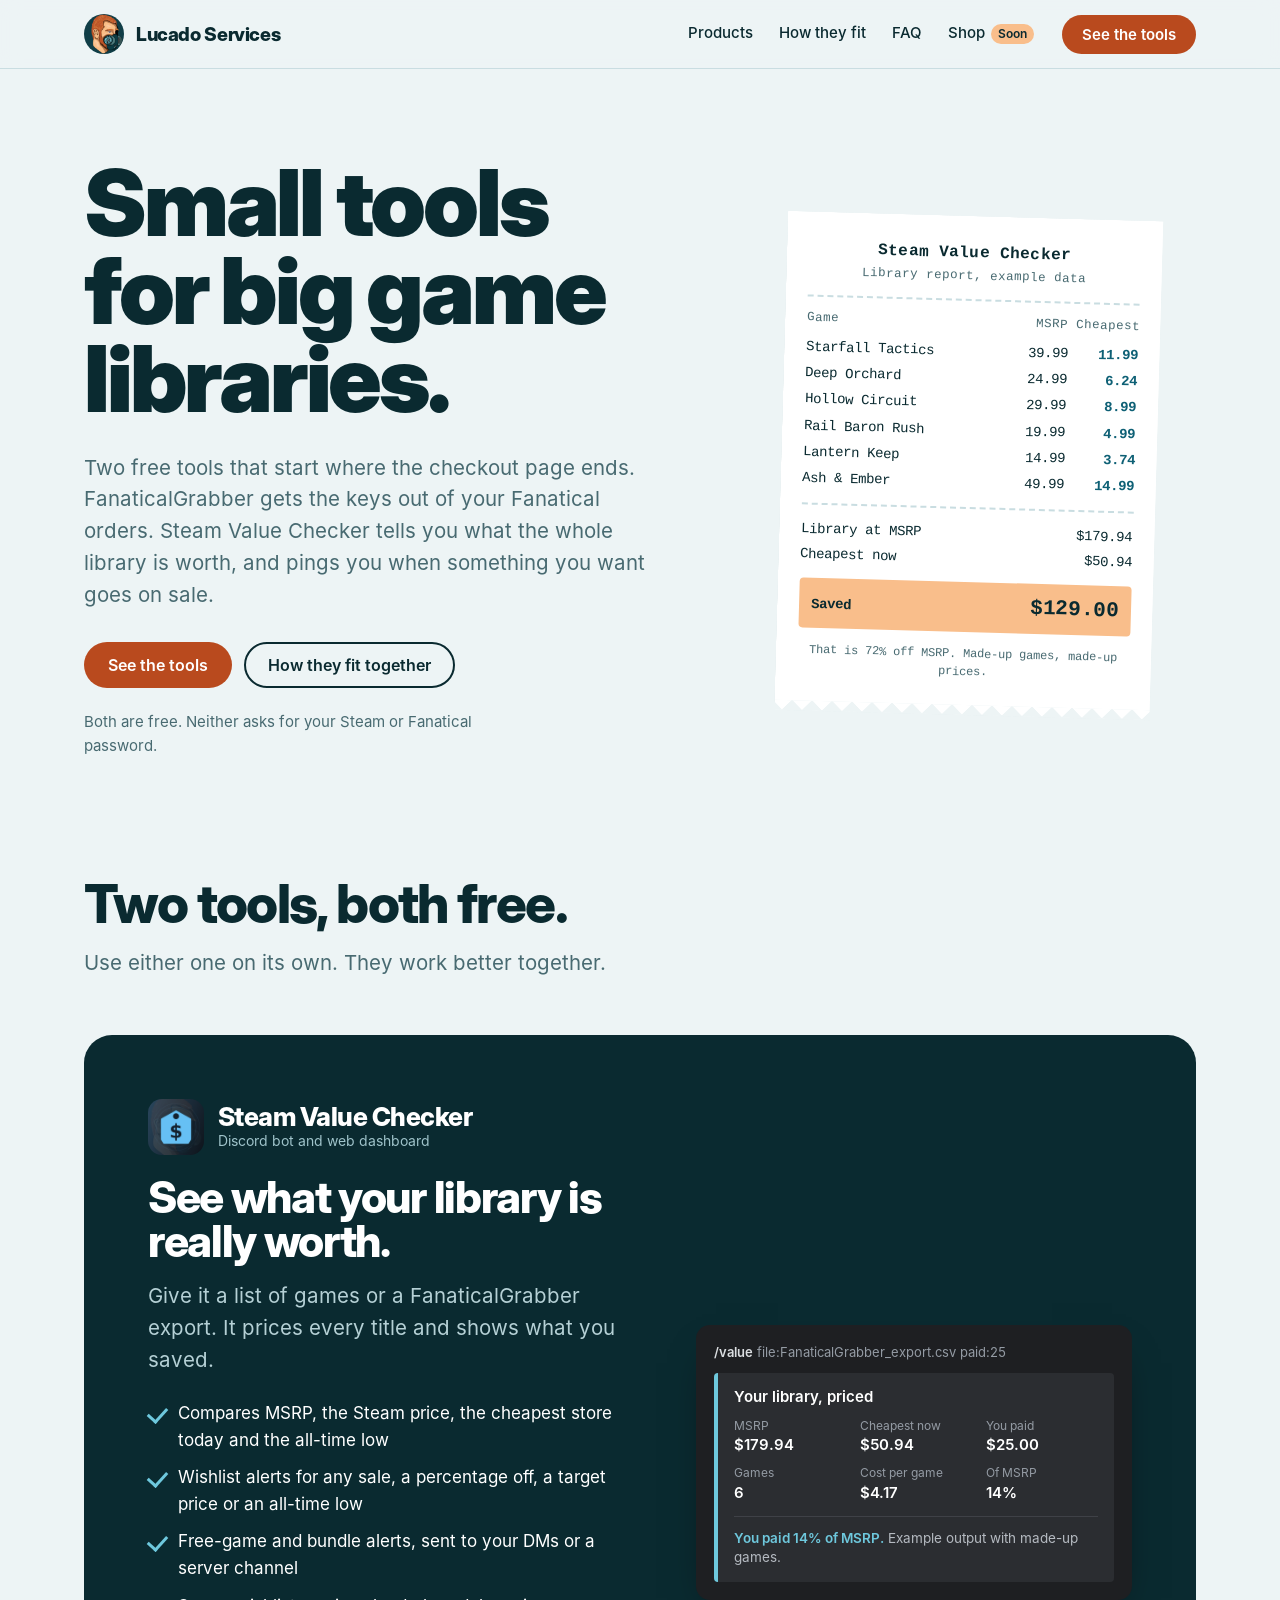
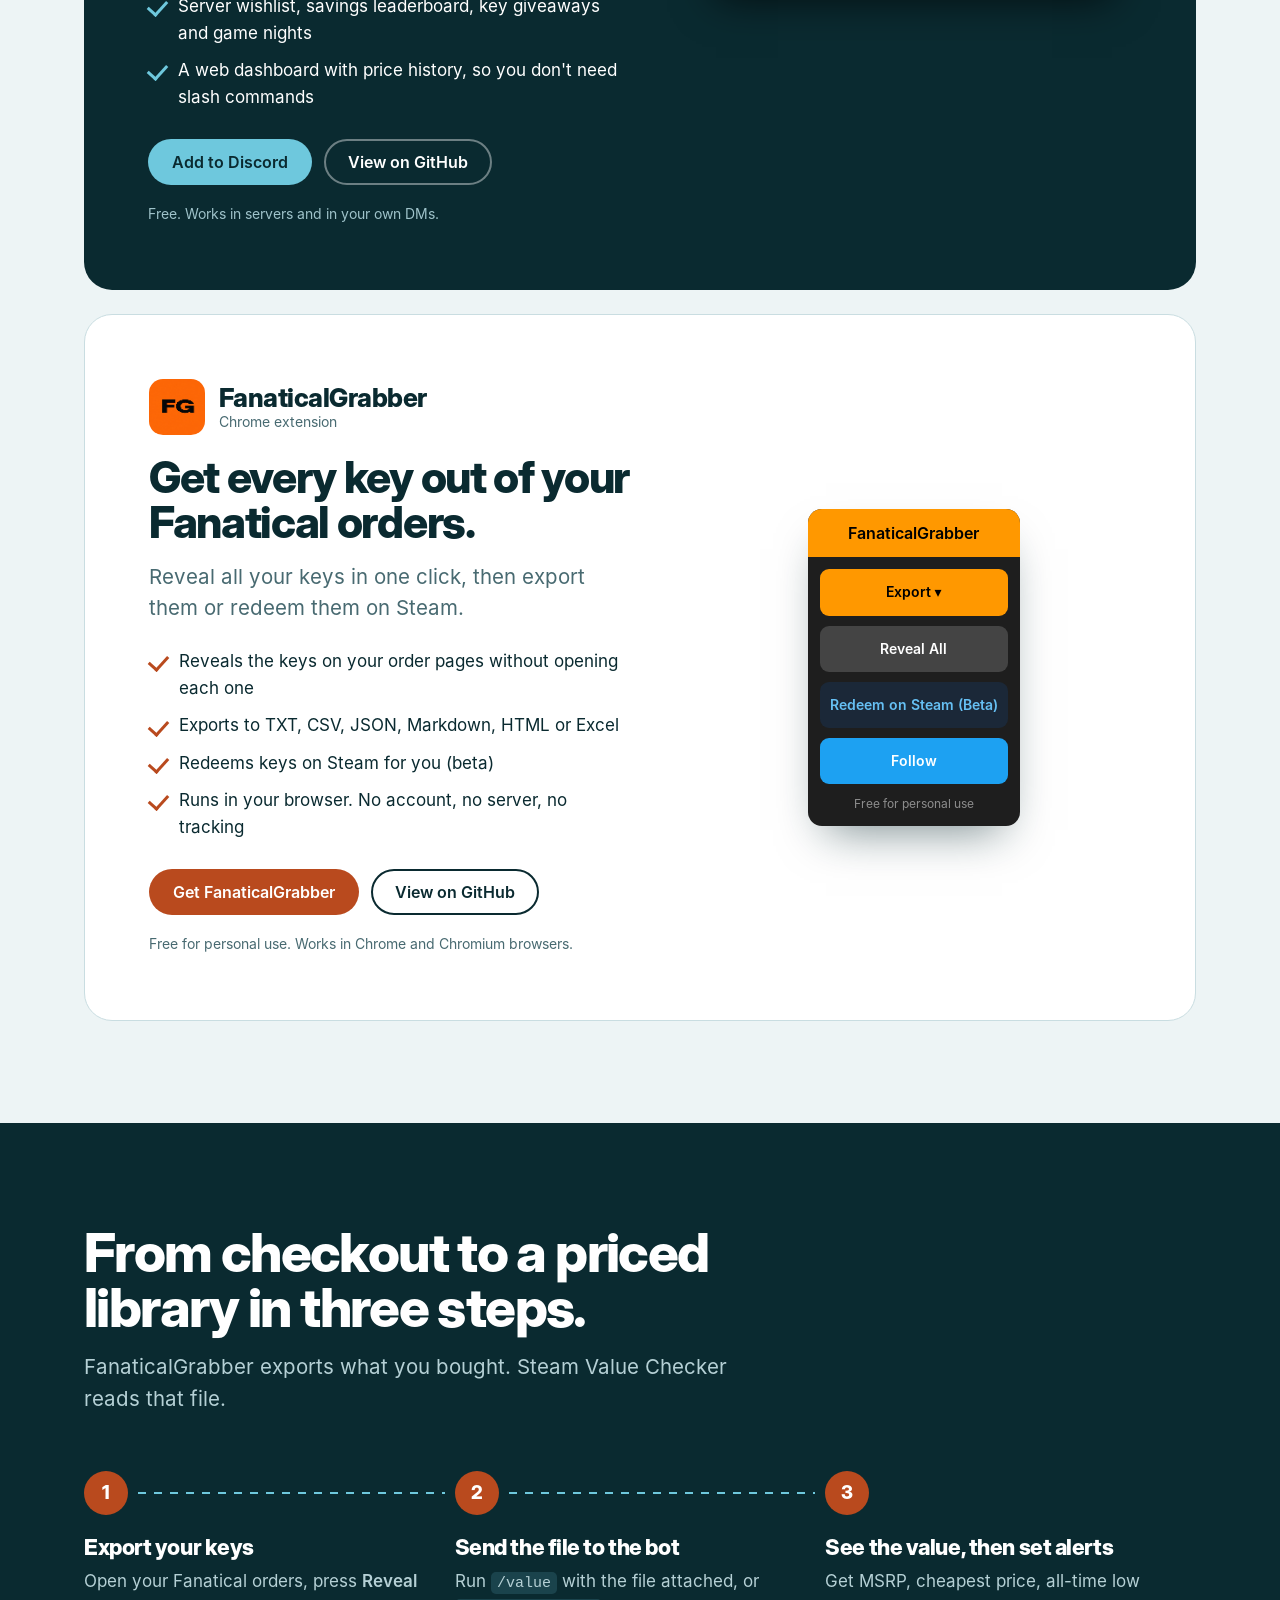
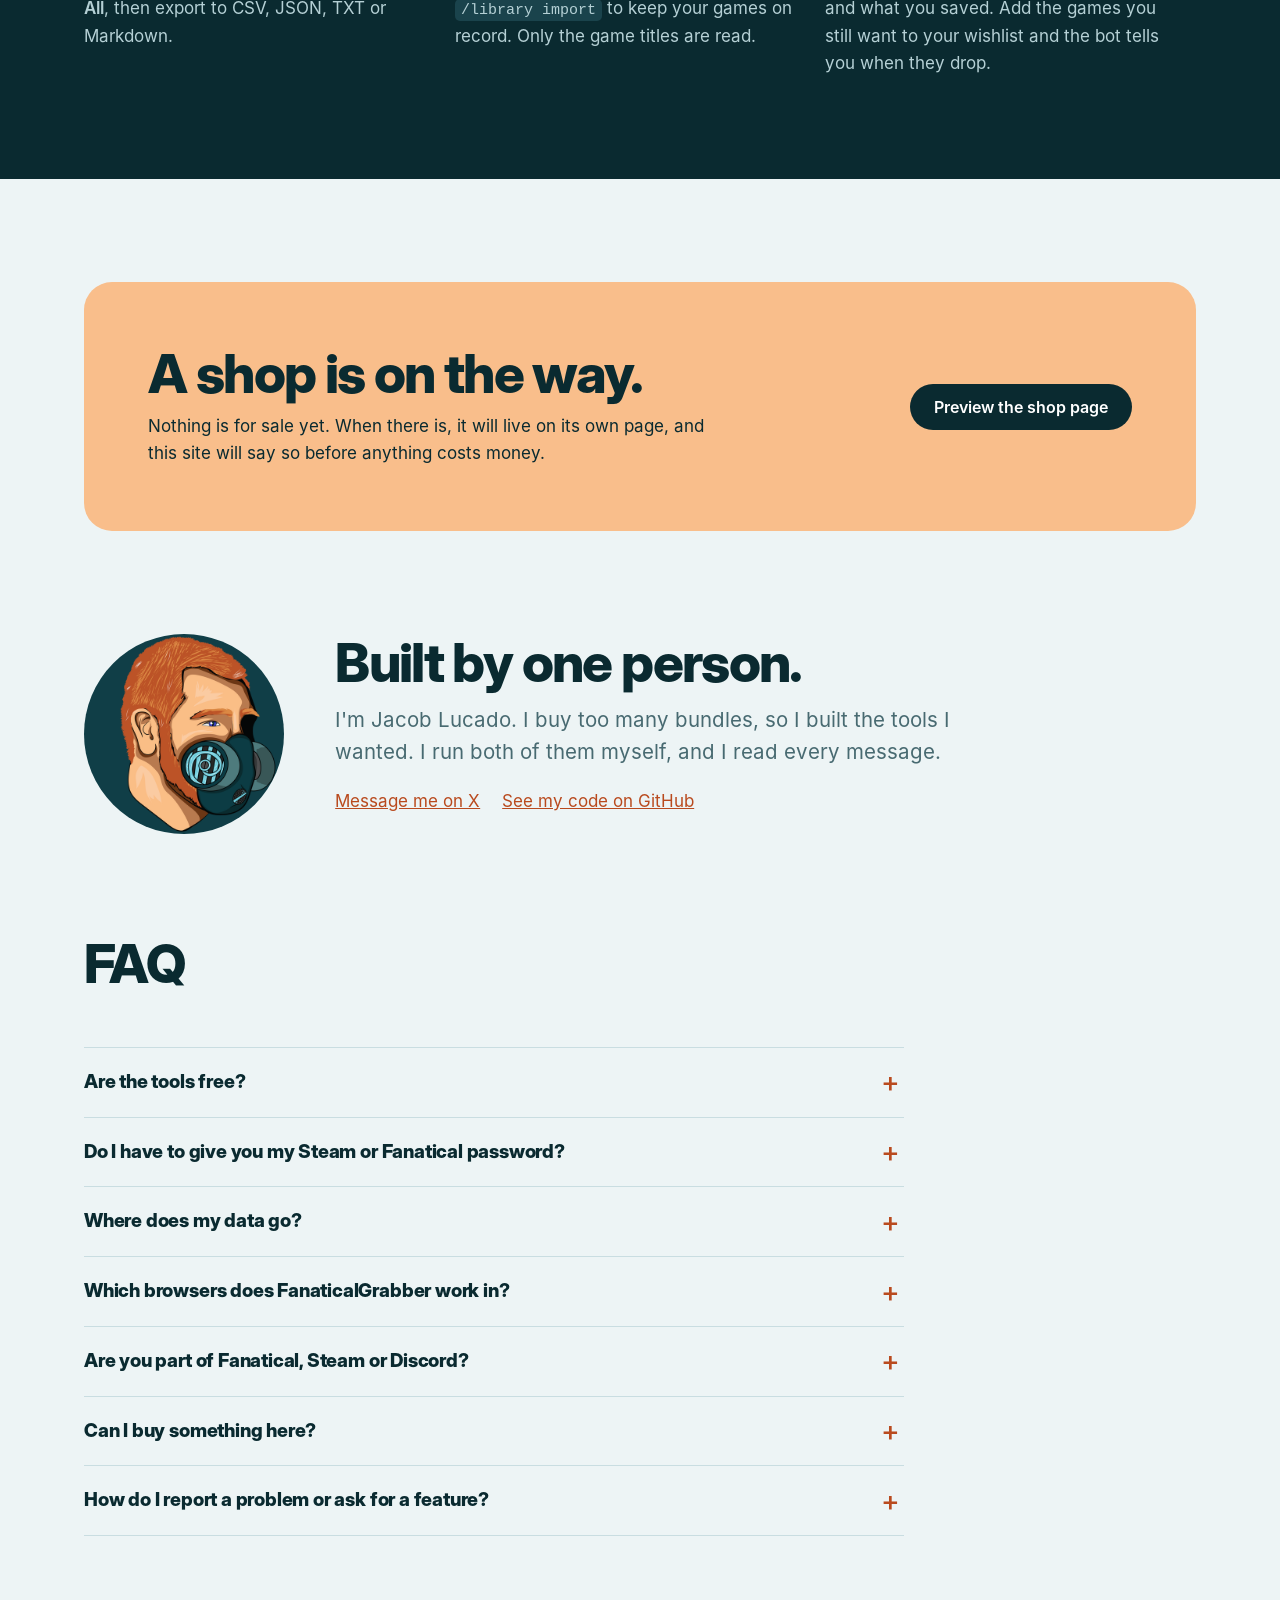
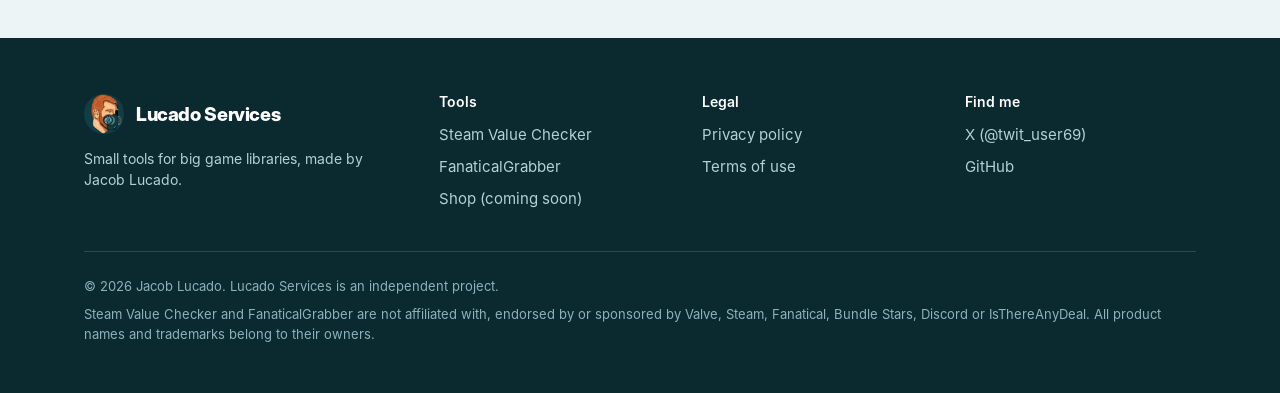
==== commit dae51074: "Fix the install answer (Web Store) and trim wording Co-Authored-By: Claude Sonnet 5.5 <noreply@anthr" ====
--- a/index.html
+++ b/index.html
@@ -30,7 +30,7 @@
 <meta name="twitter:title" content="Lucado Services | Free tools for PC game libraries">
 <meta name="twitter:description" content="Steam Value Checker prices your game library and watches for sales. FanaticalGrabber reveals and exports your Fanatical keys. Free tools by Jacob Lucado.">
 <meta name="twitter:image" content="https://jacob-lucado.github.io/LucadoServices/assets/img/og-lucado-services.png">
-<script type="application/ld+json">[{"@context":"https://schema.org","@type":"WebSite","name":"Lucado Services","url":"https://jacob-lucado.github.io/LucadoServices/","description":"Free tools for PC game libraries: Steam Value Checker and FanaticalGrabber.","publisher":{"@type":"Person","name":"Jacob Lucado","url":"https://x.com/twit_user69"}},{"@context":"https://schema.org","@type":"Person","name":"Jacob Lucado","url":"https://jacob-lucado.github.io/LucadoServices/","image":"https://jacob-lucado.github.io/LucadoServices/assets/img/jacob-lucado-1024.png","sameAs":["https://x.com/twit_user69","https://github.com/Jacob-Lucado"]},{"@context":"https://schema.org","@type":"SoftwareApplication","name":"Steam Value Checker","applicationCategory":"UtilitiesApplication","operatingSystem":"Discord","url":"https://steamvaluechecker.fly.dev/","description":"A Discord bot that prices your game library, tracks wishlists and alerts you to sales, free games and bundles.","offers":{"@type":"Offer","price":"0","priceCurrency":"USD"},"author":{"@type":"Person","name":"Jacob Lucado"}},{"@context":"https://schema.org","@type":"SoftwareApplication","name":"FanaticalGrabber","applicationCategory":"BrowserApplication","operatingSystem":"Chrome","url":"https://jacob-lucado.github.io/FanaticalGrabber/","description":"A Chrome extension that reveals, exports and redeems the game keys from your own Fanatical orders.","offers":{"@type":"Offer","price":"0","priceCurrency":"USD"},"author":{"@type":"Person","name":"Jacob Lucado"}},{"@context":"https://schema.org","@type":"FAQPage","mainEntity":[{"@type":"Question","name":"Are the tools free?","acceptedAnswer":{"@type":"Answer","text":"Yes. Steam Value Checker and FanaticalGrabber are free to use today. If that ever changes for a feature, it will say so on the tool's own page before you use it."}},{"@type":"Question","name":"Do I have to give you my Steam or Fanatical password?","acceptedAnswer":{"@type":"Answer","text":"No. FanaticalGrabber works on the Fanatical pages you already have open and signed in. Steam Value Checker reads public data, such as a public Steam wishlist, and the web dashboard signs you in through Discord."}},{"@type":"Question","name":"Where does my data go?","acceptedAnswer":{"@type":"Answer","text":"FanaticalGrabber keeps everything in your browser. Steam Value Checker stores only what its features need, such as your wishlist and alert settings, and lets you export or delete it with /mydata. Each tool has its own privacy policy, and this site has its own."}},{"@type":"Question","name":"Which browsers does FanaticalGrabber work in?","acceptedAnswer":{"@type":"Answer","text":"Chrome and other Chromium-based browsers, such as Edge and Brave. It installs from a downloaded folder, and the tool's page walks through each step."}},{"@type":"Question","name":"Are you part of Fanatical, Steam or Discord?","acceptedAnswer":{"@type":"Answer","text":"No. These are independent projects. They work with those services but are not made, approved or supported by them."}},{"@type":"Question","name":"Can I buy something here?","acceptedAnswer":{"@type":"Answer","text":"Not yet. The shop page is a placeholder while I decide what belongs in it. Nothing on this site takes payments."}},{"@type":"Question","name":"How do I report a problem or ask for a feature?","acceptedAnswer":{"@type":"Answer","text":"Message me on X, or open an issue on the tool's GitHub page: Steam Value Checker or FanaticalGrabber."}}]}]</script>
+<script type="application/ld+json">[{"@context":"https://schema.org","@type":"WebSite","name":"Lucado Services","url":"https://jacob-lucado.github.io/LucadoServices/","description":"Free tools for PC game libraries: Steam Value Checker and FanaticalGrabber.","publisher":{"@type":"Person","name":"Jacob Lucado","url":"https://x.com/twit_user69"}},{"@context":"https://schema.org","@type":"Person","name":"Jacob Lucado","url":"https://jacob-lucado.github.io/LucadoServices/","image":"https://jacob-lucado.github.io/LucadoServices/assets/img/jacob-lucado-1024.png","sameAs":["https://x.com/twit_user69","https://github.com/Jacob-Lucado"]},{"@context":"https://schema.org","@type":"SoftwareApplication","name":"Steam Value Checker","applicationCategory":"UtilitiesApplication","operatingSystem":"Discord","url":"https://steamvaluechecker.fly.dev/","description":"A Discord bot that prices your game library, tracks wishlists and alerts you to sales, free games and bundles.","offers":{"@type":"Offer","price":"0","priceCurrency":"USD"},"author":{"@type":"Person","name":"Jacob Lucado"}},{"@context":"https://schema.org","@type":"SoftwareApplication","name":"FanaticalGrabber","applicationCategory":"BrowserApplication","operatingSystem":"Chrome","url":"https://jacob-lucado.github.io/FanaticalGrabber/","description":"A Chrome extension that reveals, exports and redeems the game keys from your own Fanatical orders.","offers":{"@type":"Offer","price":"0","priceCurrency":"USD"},"author":{"@type":"Person","name":"Jacob Lucado"}},{"@context":"https://schema.org","@type":"FAQPage","mainEntity":[{"@type":"Question","name":"Are the tools free?","acceptedAnswer":{"@type":"Answer","text":"Yes. Steam Value Checker and FanaticalGrabber are free to use today. If that ever changes for a feature, it will say so on the tool's own page before you use it."}},{"@type":"Question","name":"Do I have to give you my Steam or Fanatical password?","acceptedAnswer":{"@type":"Answer","text":"No. FanaticalGrabber works on the Fanatical pages you already have open and signed in. Steam Value Checker reads public data, such as a public Steam wishlist, and the web dashboard signs you in through Discord."}},{"@type":"Question","name":"Where does my data go?","acceptedAnswer":{"@type":"Answer","text":"FanaticalGrabber keeps everything in your browser. Steam Value Checker stores only what its features need, such as your wishlist and alert settings, and lets you export or delete it with /mydata. Each tool has its own privacy policy, and this site has its own."}},{"@type":"Question","name":"Which browsers does FanaticalGrabber work in?","acceptedAnswer":{"@type":"Answer","text":"Chrome and other Chromium-based browsers, such as Edge and Brave. It installs from the Chrome Web Store (Edge asks you to allow extensions from other stores first)."}},{"@type":"Question","name":"Are you part of Fanatical, Steam or Discord?","acceptedAnswer":{"@type":"Answer","text":"No. These are independent projects. They work with those services but are not made, approved or supported by them."}},{"@type":"Question","name":"Can I buy something here?","acceptedAnswer":{"@type":"Answer","text":"Not yet. The shop page is a placeholder while I decide what belongs in it. Nothing on this site takes payments."}},{"@type":"Question","name":"How do I report a problem or ask for a feature?","acceptedAnswer":{"@type":"Answer","text":"Message me on X, or open an issue on the tool's GitHub page: Steam Value Checker or FanaticalGrabber."}}]}]</script>
 </head>
 <body>
 <a class="skip" href="#main">Skip to content</a>
@@ -190,12 +190,12 @@
 
 <section class="section" id="faq" style="padding-top:0">
   <div class="wrap">
-    <div class="section-head"><h2>Questions people ask</h2></div>
+    <div class="section-head"><h2>FAQ</h2></div>
     <div class="faq">
     <details><summary>Are the tools free?</summary><p>Yes. Steam Value Checker and FanaticalGrabber are free to use today. If that ever changes for a feature, it will say so on the tool's own page before you use it.</p></details>
     <details><summary>Do I have to give you my Steam or Fanatical password?</summary><p>No. FanaticalGrabber works on the Fanatical pages you already have open and signed in. Steam Value Checker reads public data, such as a public Steam wishlist, and the web dashboard signs you in through Discord.</p></details>
     <details><summary>Where does my data go?</summary><p>FanaticalGrabber keeps everything in your browser. Steam Value Checker stores only what its features need, such as your wishlist and alert settings, and lets you export or delete it with <code>/mydata</code>. Each tool has its own privacy policy, and this site has its own.</p></details>
-    <details><summary>Which browsers does FanaticalGrabber work in?</summary><p>Chrome and other Chromium-based browsers, such as Edge and Brave. It installs from a downloaded folder, and the tool's page walks through each step.</p></details>
+    <details><summary>Which browsers does FanaticalGrabber work in?</summary><p>Chrome and other Chromium-based browsers, such as Edge and Brave. It installs from the Chrome Web Store (Edge asks you to allow extensions from other stores first).</p></details>
     <details><summary>Are you part of Fanatical, Steam or Discord?</summary><p>No. These are independent projects. They work with those services but are not made, approved or supported by them.</p></details>
     <details><summary>Can I buy something here?</summary><p>Not yet. The shop page is a placeholder while I decide what belongs in it. Nothing on this site takes payments.</p></details>
     <details><summary>How do I report a problem or ask for a feature?</summary><p>Message me on <a href="https://x.com/twit_user69">X</a>, or open an issue on the tool's GitHub page: <a href="https://github.com/Jacob-Lucado/SteamValueChecker/issues">Steam Value Checker</a> or <a href="https://github.com/Jacob-Lucado/FanaticalGrabber/issues">FanaticalGrabber</a>.</p></details>
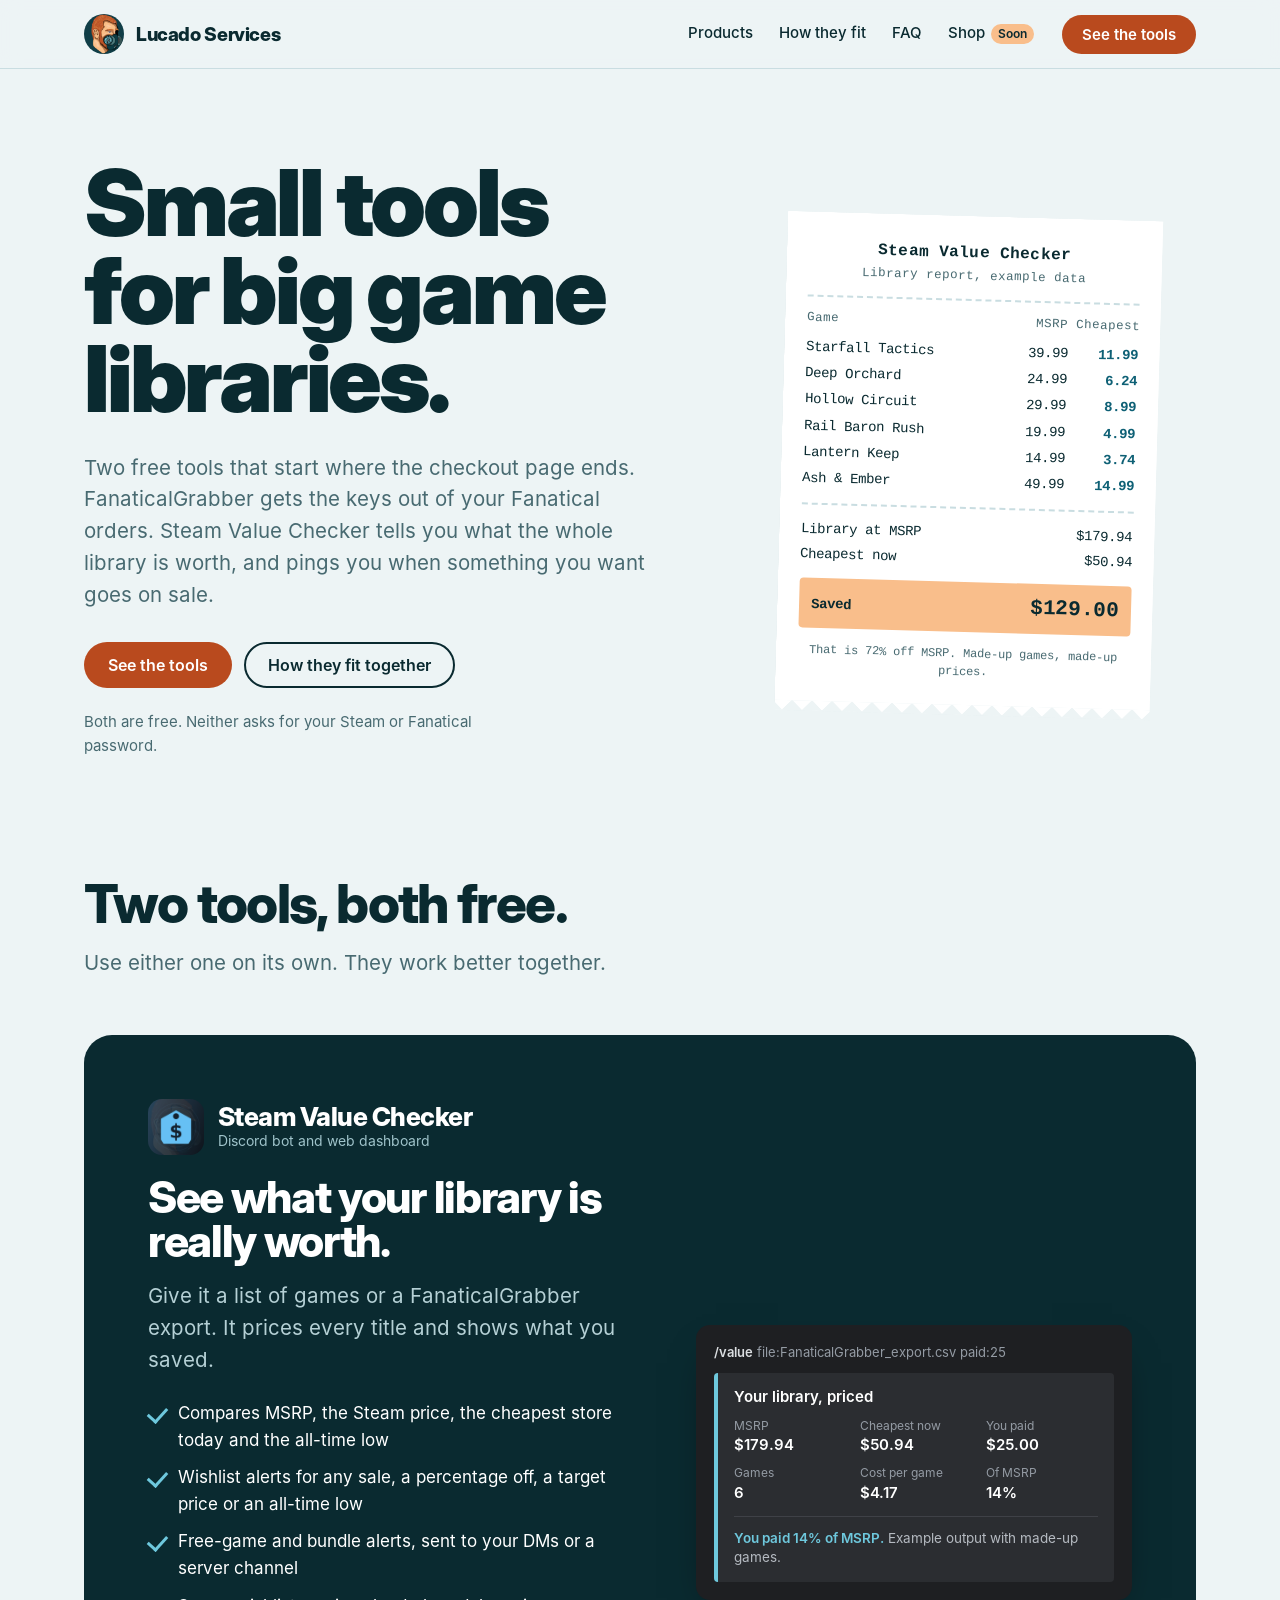
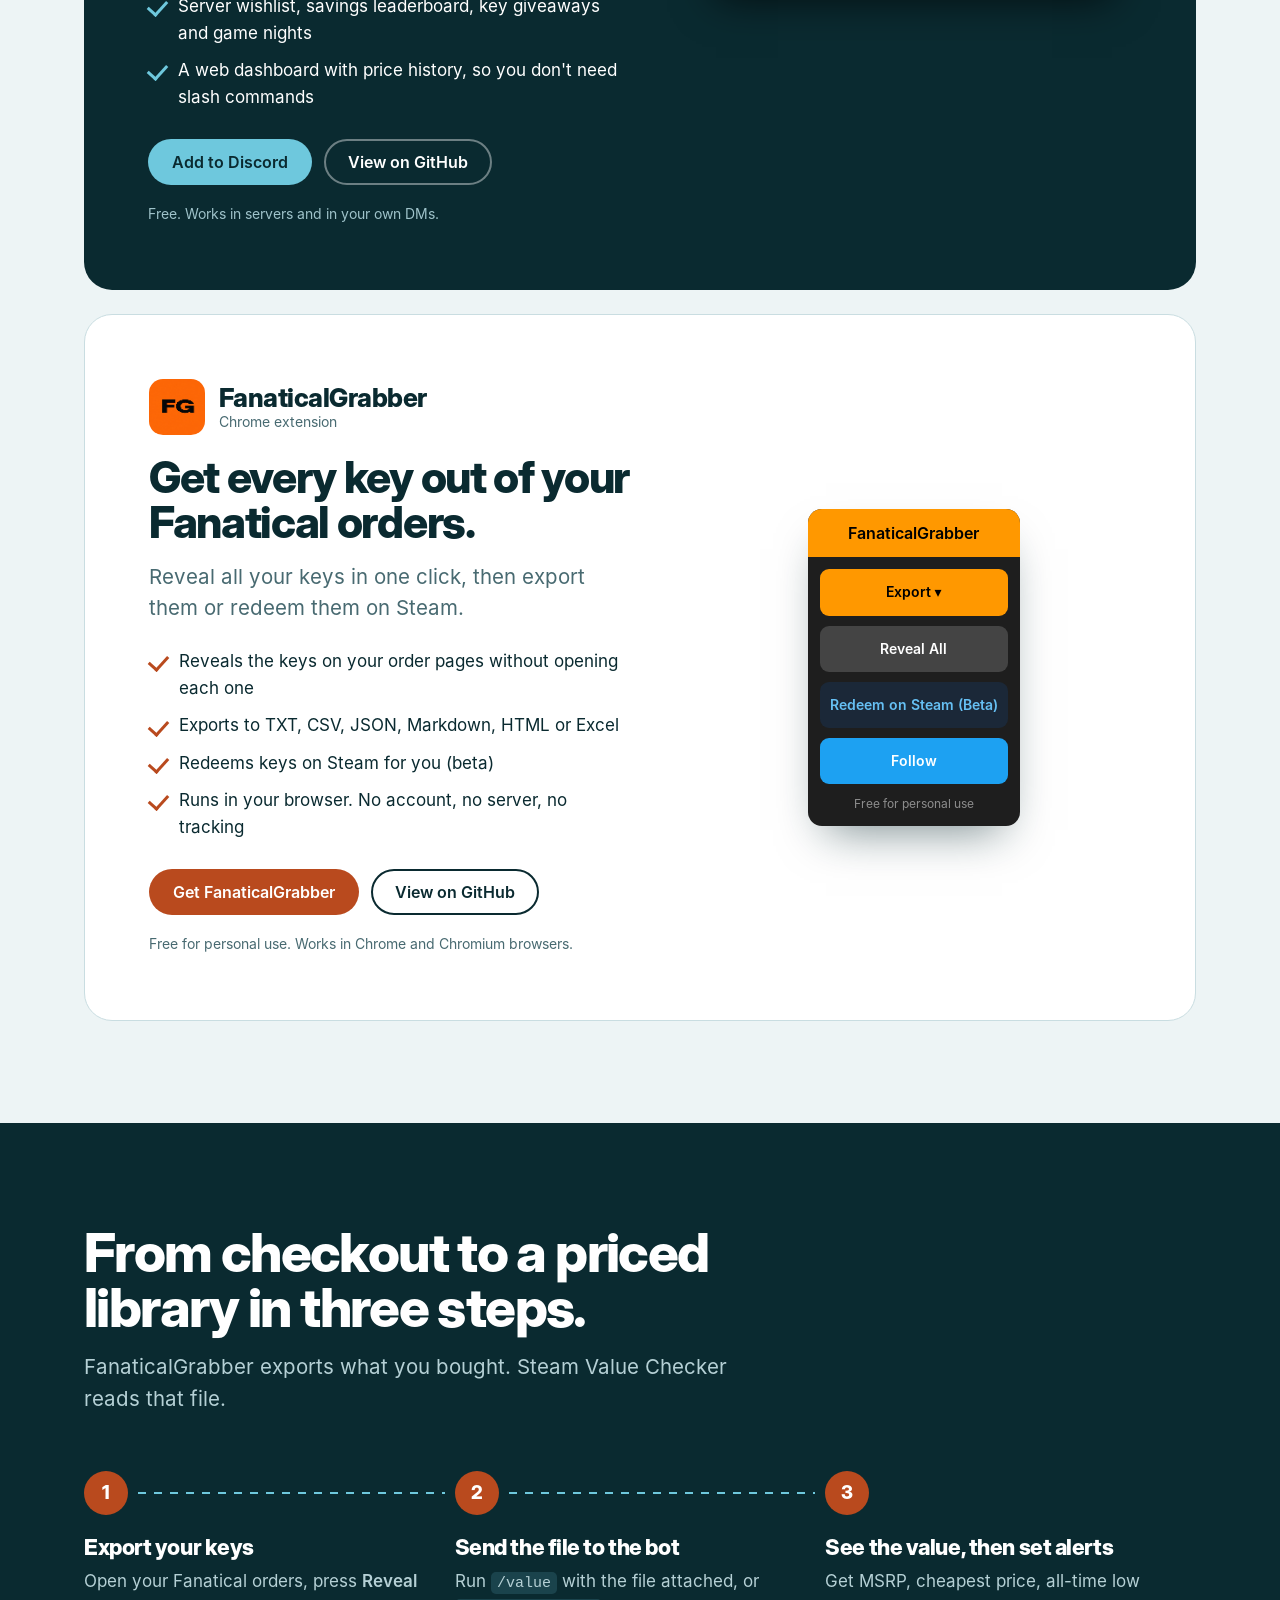
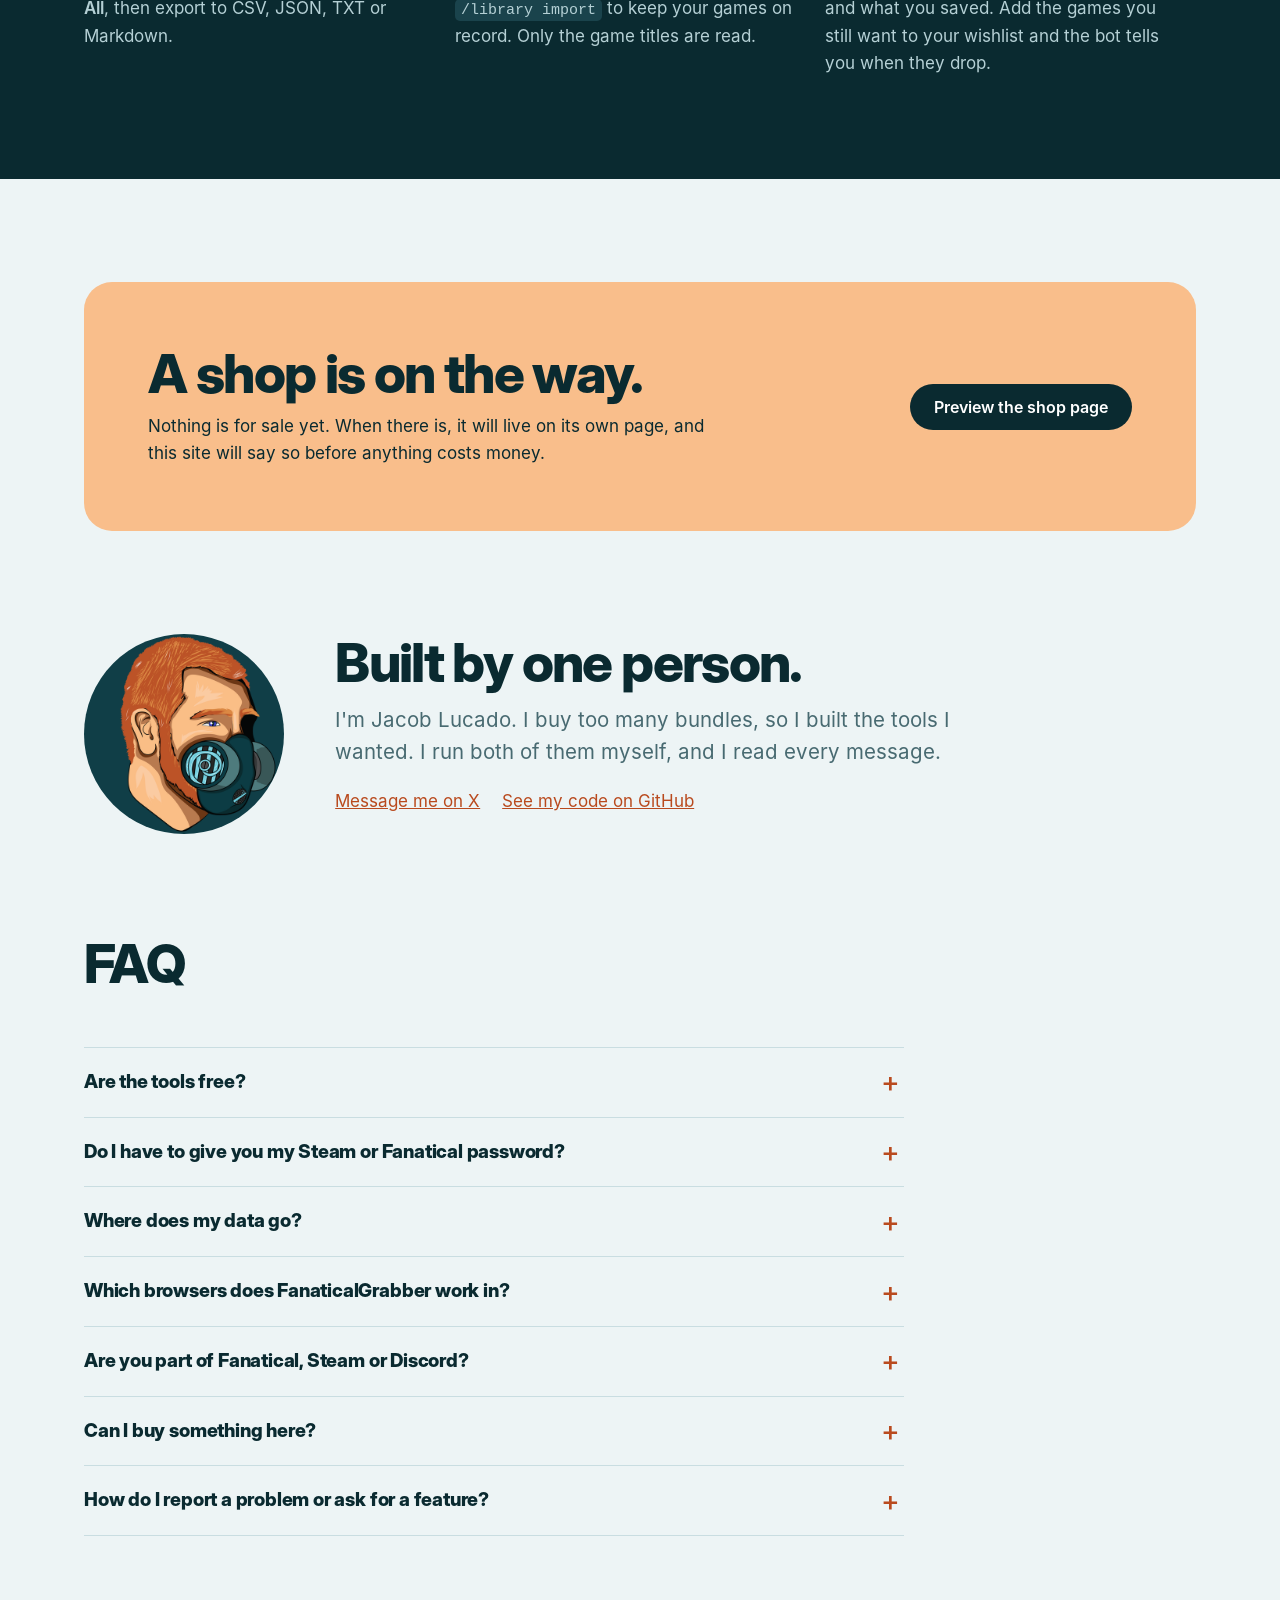
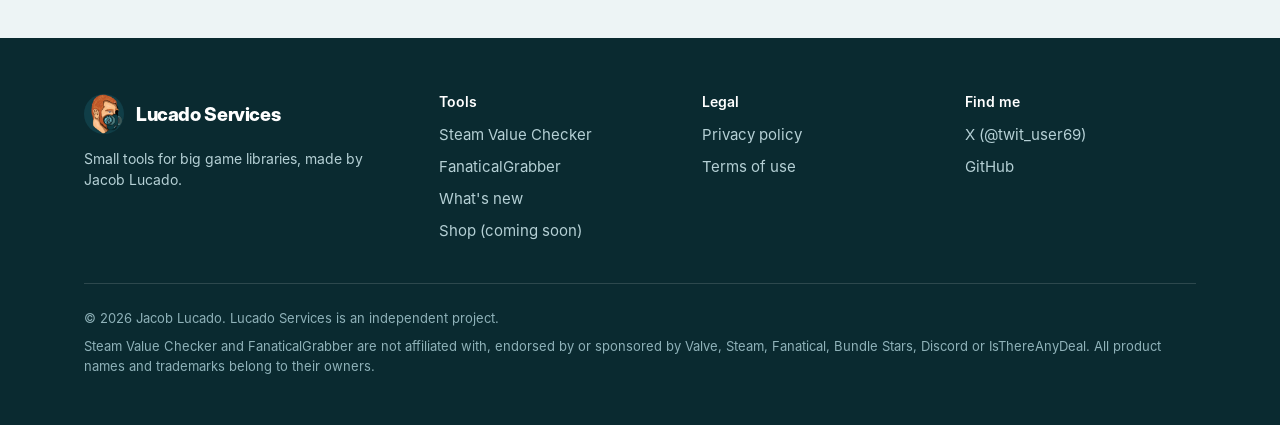
==== commit 41791967: "Live stats strip and a What's new page fed by the bot's public feed Co-Authored-By: Claude Sonnet 5." ====
--- a/index.html
+++ b/index.html
@@ -30,7 +30,7 @@
 <meta name="twitter:title" content="Lucado Services | Free tools for PC game libraries">
 <meta name="twitter:description" content="Steam Value Checker prices your game library and watches for sales. FanaticalGrabber reveals and exports your Fanatical keys. Free tools by Jacob Lucado.">
 <meta name="twitter:image" content="https://jacob-lucado.github.io/LucadoServices/assets/img/og-lucado-services.png">
-<script type="application/ld+json">[{"@context":"https://schema.org","@type":"WebSite","name":"Lucado Services","url":"https://jacob-lucado.github.io/LucadoServices/","description":"Free tools for PC game libraries: Steam Value Checker and FanaticalGrabber.","publisher":{"@type":"Person","name":"Jacob Lucado","url":"https://x.com/twit_user69"}},{"@context":"https://schema.org","@type":"Person","name":"Jacob Lucado","url":"https://jacob-lucado.github.io/LucadoServices/","image":"https://jacob-lucado.github.io/LucadoServices/assets/img/jacob-lucado-1024.png","sameAs":["https://x.com/twit_user69","https://github.com/Jacob-Lucado"]},{"@context":"https://schema.org","@type":"SoftwareApplication","name":"Steam Value Checker","applicationCategory":"UtilitiesApplication","operatingSystem":"Discord","url":"https://steamvaluechecker.fly.dev/","description":"A Discord bot that prices your game library, tracks wishlists and alerts you to sales, free games and bundles.","offers":{"@type":"Offer","price":"0","priceCurrency":"USD"},"author":{"@type":"Person","name":"Jacob Lucado"}},{"@context":"https://schema.org","@type":"SoftwareApplication","name":"FanaticalGrabber","applicationCategory":"BrowserApplication","operatingSystem":"Chrome","url":"https://jacob-lucado.github.io/FanaticalGrabber/","description":"A Chrome extension that reveals, exports and redeems the game keys from your own Fanatical orders.","offers":{"@type":"Offer","price":"0","priceCurrency":"USD"},"author":{"@type":"Person","name":"Jacob Lucado"}},{"@context":"https://schema.org","@type":"FAQPage","mainEntity":[{"@type":"Question","name":"Are the tools free?","acceptedAnswer":{"@type":"Answer","text":"Yes. Steam Value Checker and FanaticalGrabber are free to use today. If that ever changes for a feature, it will say so on the tool's own page before you use it."}},{"@type":"Question","name":"Do I have to give you my Steam or Fanatical password?","acceptedAnswer":{"@type":"Answer","text":"No. FanaticalGrabber works on the Fanatical pages you already have open and signed in. Steam Value Checker reads public data, such as a public Steam wishlist, and the web dashboard signs you in through Discord."}},{"@type":"Question","name":"Where does my data go?","acceptedAnswer":{"@type":"Answer","text":"FanaticalGrabber keeps everything in your browser. Steam Value Checker stores only what its features need, such as your wishlist and alert settings, and lets you export or delete it with /mydata. Each tool has its own privacy policy, and this site has its own."}},{"@type":"Question","name":"Which browsers does FanaticalGrabber work in?","acceptedAnswer":{"@type":"Answer","text":"Chrome and other Chromium-based browsers, such as Edge and Brave. It installs from the Chrome Web Store (Edge asks you to allow extensions from other stores first)."}},{"@type":"Question","name":"Are you part of Fanatical, Steam or Discord?","acceptedAnswer":{"@type":"Answer","text":"No. These are independent projects. They work with those services but are not made, approved or supported by them."}},{"@type":"Question","name":"Can I buy something here?","acceptedAnswer":{"@type":"Answer","text":"Not yet. The shop page is a placeholder while I decide what belongs in it. Nothing on this site takes payments."}},{"@type":"Question","name":"How do I report a problem or ask for a feature?","acceptedAnswer":{"@type":"Answer","text":"Message me on X, or open an issue on the tool's GitHub page: Steam Value Checker or FanaticalGrabber."}}]}]</script>
+<script type="application/ld+json">[{"@context":"https://schema.org","@type":"WebSite","name":"Lucado Services","url":"https://jacob-lucado.github.io/LucadoServices/","description":"Free tools for PC game libraries: Steam Value Checker and FanaticalGrabber.","publisher":{"@type":"Person","name":"Jacob Lucado","url":"https://x.com/twit_user69"}},{"@context":"https://schema.org","@type":"Person","name":"Jacob Lucado","url":"https://jacob-lucado.github.io/LucadoServices/","image":"https://jacob-lucado.github.io/LucadoServices/assets/img/jacob-lucado-1024.png","sameAs":["https://x.com/twit_user69","https://github.com/Jacob-Lucado"]},{"@context":"https://schema.org","@type":"SoftwareApplication","name":"Steam Value Checker","applicationCategory":"UtilitiesApplication","operatingSystem":"Discord","url":"https://steamvaluechecker.com/","description":"A Discord bot that prices your game library, tracks wishlists and alerts you to sales, free games and bundles.","offers":{"@type":"Offer","price":"0","priceCurrency":"USD"},"author":{"@type":"Person","name":"Jacob Lucado"}},{"@context":"https://schema.org","@type":"SoftwareApplication","name":"FanaticalGrabber","applicationCategory":"BrowserApplication","operatingSystem":"Chrome","url":"https://jacob-lucado.github.io/FanaticalGrabber/","description":"A Chrome extension that reveals, exports and redeems the game keys from your own Fanatical orders.","offers":{"@type":"Offer","price":"0","priceCurrency":"USD"},"author":{"@type":"Person","name":"Jacob Lucado"}},{"@context":"https://schema.org","@type":"FAQPage","mainEntity":[{"@type":"Question","name":"Are the tools free?","acceptedAnswer":{"@type":"Answer","text":"Yes. Steam Value Checker and FanaticalGrabber are free to use today. If that ever changes for a feature, it will say so on the tool's own page before you use it."}},{"@type":"Question","name":"Do I have to give you my Steam or Fanatical password?","acceptedAnswer":{"@type":"Answer","text":"No. FanaticalGrabber works on the Fanatical pages you already have open and signed in. Steam Value Checker reads public data, such as a public Steam wishlist, and the web dashboard signs you in through Discord."}},{"@type":"Question","name":"Where does my data go?","acceptedAnswer":{"@type":"Answer","text":"FanaticalGrabber keeps everything in your browser. Steam Value Checker stores only what its features need, such as your wishlist and alert settings, and lets you export or delete it with /mydata. Each tool has its own privacy policy, and this site has its own."}},{"@type":"Question","name":"Which browsers does FanaticalGrabber work in?","acceptedAnswer":{"@type":"Answer","text":"Chrome and other Chromium-based browsers, such as Edge and Brave. It installs from the Chrome Web Store (Edge asks you to allow extensions from other stores first)."}},{"@type":"Question","name":"Are you part of Fanatical, Steam or Discord?","acceptedAnswer":{"@type":"Answer","text":"No. These are independent projects. They work with those services but are not made, approved or supported by them."}},{"@type":"Question","name":"Can I buy something here?","acceptedAnswer":{"@type":"Answer","text":"Not yet. The shop page is a placeholder while I decide what belongs in it. Nothing on this site takes payments."}},{"@type":"Question","name":"How do I report a problem or ask for a feature?","acceptedAnswer":{"@type":"Answer","text":"Message me on X, or open an issue on the tool's GitHub page: Steam Value Checker or FanaticalGrabber."}}]}]</script>
 </head>
 <body>
 <a class="skip" href="#main">Skip to content</a>
@@ -81,6 +81,18 @@
   </div>
 </section>
 
+<section class="live" id="live-stats" hidden aria-label="Steam Value Checker right now">
+  <div class="wrap">
+    <p class="live-label">Steam Value Checker right now</p>
+    <ul>
+      <li data-stat="servers" hidden><b>0</b> servers</li>
+      <li data-stat="gamesWatched" hidden><b>0</b> games watched</li>
+      <li data-stat="alerts24h" hidden><b>0</b> alerts in the last day</li>
+    </ul>
+    <a href="news.html">What's new</a>
+  </div>
+</section>
+
 <section class="section" id="products" style="padding-top:0">
   <div class="wrap">
     <div class="section-head">
@@ -101,7 +113,7 @@
           <li>A web dashboard with price history, so you don't need slash commands</li>
         </ul>
         <div class="btns">
-          <a class="btn btn-cyan" href="https://steamvaluechecker.fly.dev/">Add to Discord</a>
+          <a class="btn btn-cyan" href="https://steamvaluechecker.com/">Add to Discord</a>
           <a class="btn btn-ghost-dark" href="https://github.com/Jacob-Lucado/SteamValueChecker">View on GitHub</a>
         </div>
         <p class="meta-line">Free. Works in servers and in your own DMs.</p>
@@ -214,8 +226,9 @@
       <div>
         <h3>Tools</h3>
         <ul>
-          <li><a href="https://steamvaluechecker.fly.dev/">Steam Value Checker</a></li>
+          <li><a href="https://steamvaluechecker.com/">Steam Value Checker</a></li>
           <li><a href="https://jacob-lucado.github.io/FanaticalGrabber/">FanaticalGrabber</a></li>
+          <li><a href="news.html">What's new</a></li>
           <li><a href="shop/">Shop (coming soon)</a></li>
         </ul>
       </div>
@@ -241,5 +254,6 @@
   </div>
 </footer>
 <script src="assets/js/site.js" defer></script>
+<script src="assets/js/live.js" defer></script>
 </body>
 </html>
--- a/assets/css/site.css
+++ b/assets/css/site.css
@@ -236,3 +236,18 @@
 }
 @media (prefers-reduced-motion:reduce){html{scroll-behavior:auto}*{transition:none!important;animation:none!important}}
 @media print{.top,.foot .grid,.btns{display:none}body{background:#fff}}
+
+/* live numbers strip and the What's new page */
+.live{padding:0 0 clamp(28px,4vw,48px)}
+.live .wrap{display:flex;flex-wrap:wrap;align-items:center;gap:10px 28px;border-top:1px solid rgba(10,42,48,.14);border-bottom:1px solid rgba(10,42,48,.14);padding-top:16px;padding-bottom:16px}
+.live-label{margin:0;font-size:13px;font-weight:600;letter-spacing:.06em;text-transform:uppercase;opacity:.7}
+.live ul{display:flex;flex-wrap:wrap;gap:6px 28px;margin:0;padding:0;list-style:none}
+.live li b{font-size:22px;letter-spacing:-.02em;margin-right:6px}
+.live a{margin-left:auto;font-weight:600}
+.news article{padding:0 0 28px;margin:0 0 28px;border-bottom:1px solid rgba(10,42,48,.12)}
+.news article:last-child{border-bottom:0}
+.news h2{margin:0 0 4px}
+.news-date{margin:0 0 12px;font-size:14px;opacity:.65}
+.news ul{margin:0;padding-left:20px}
+.news li{margin:0 0 8px}
+.news code{font:500 .9em var(--mono);background:#dcebee;padding:2px 6px;border-radius:5px}
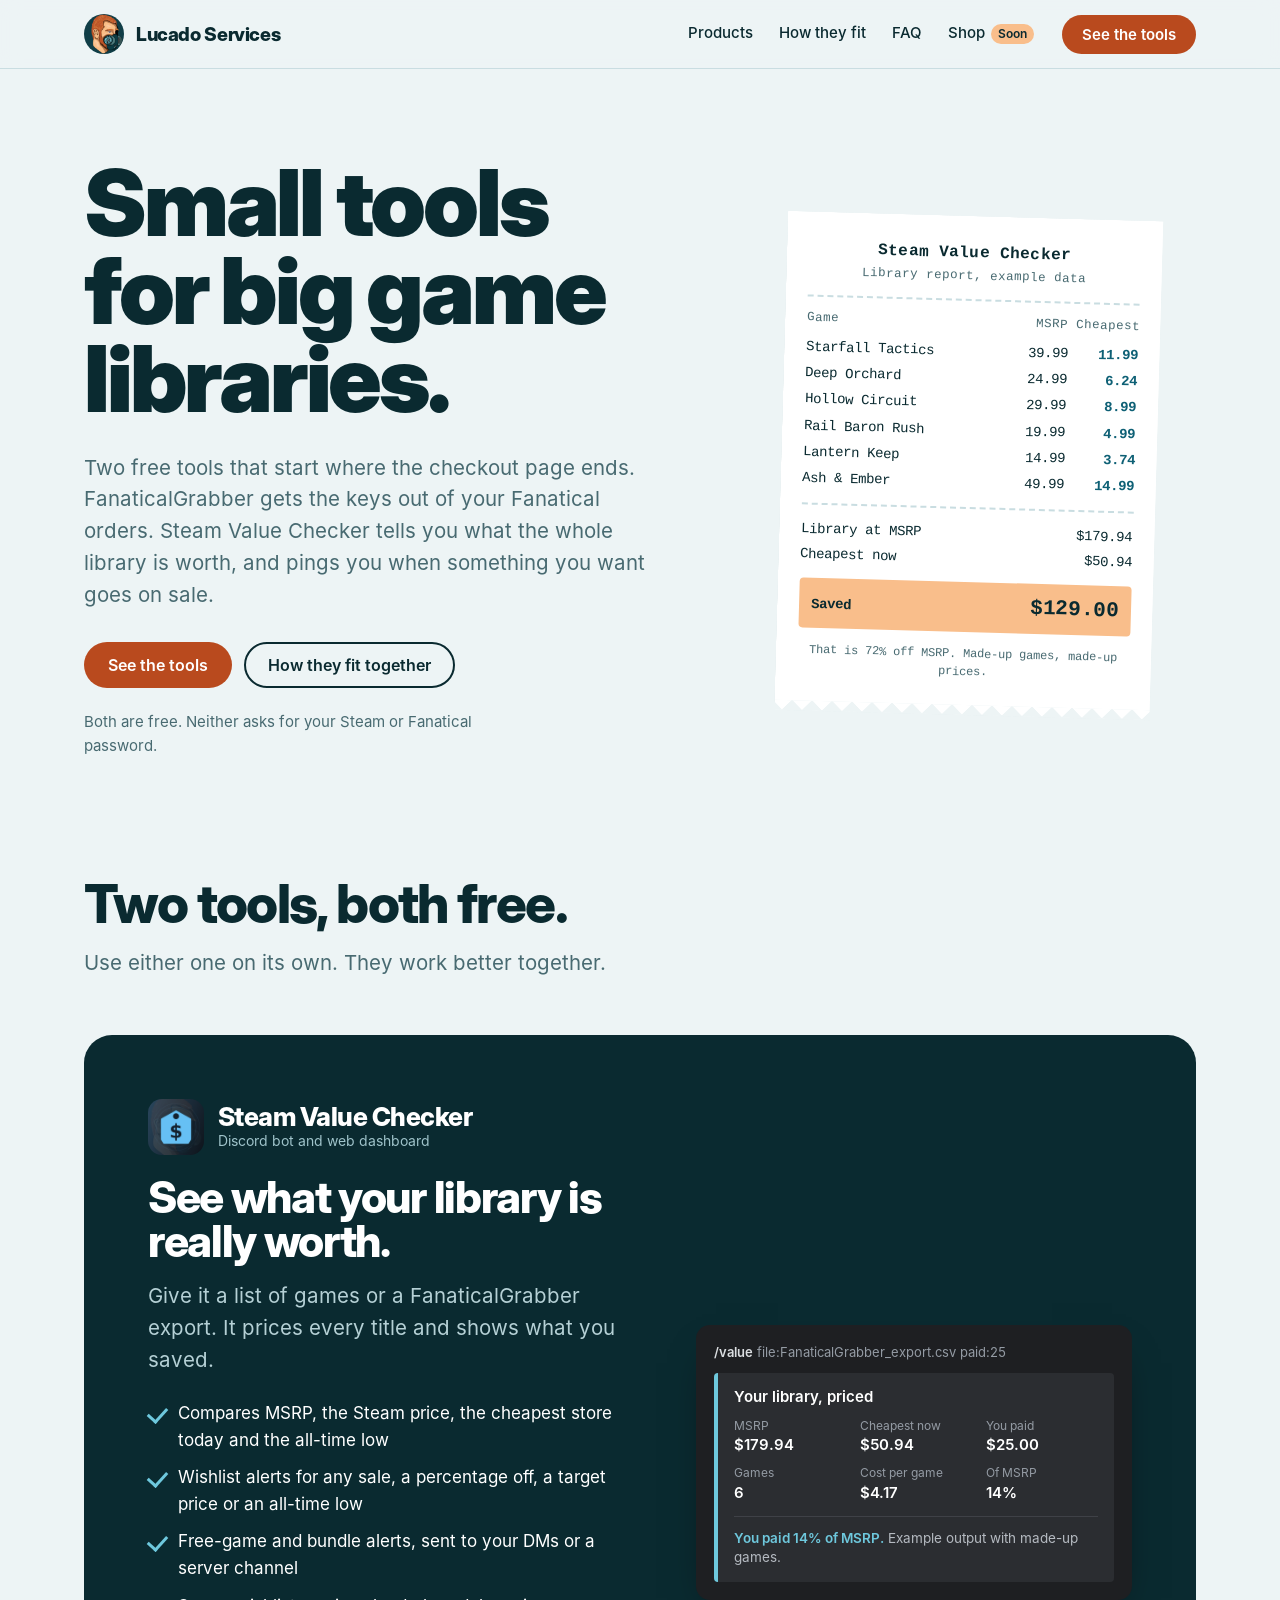
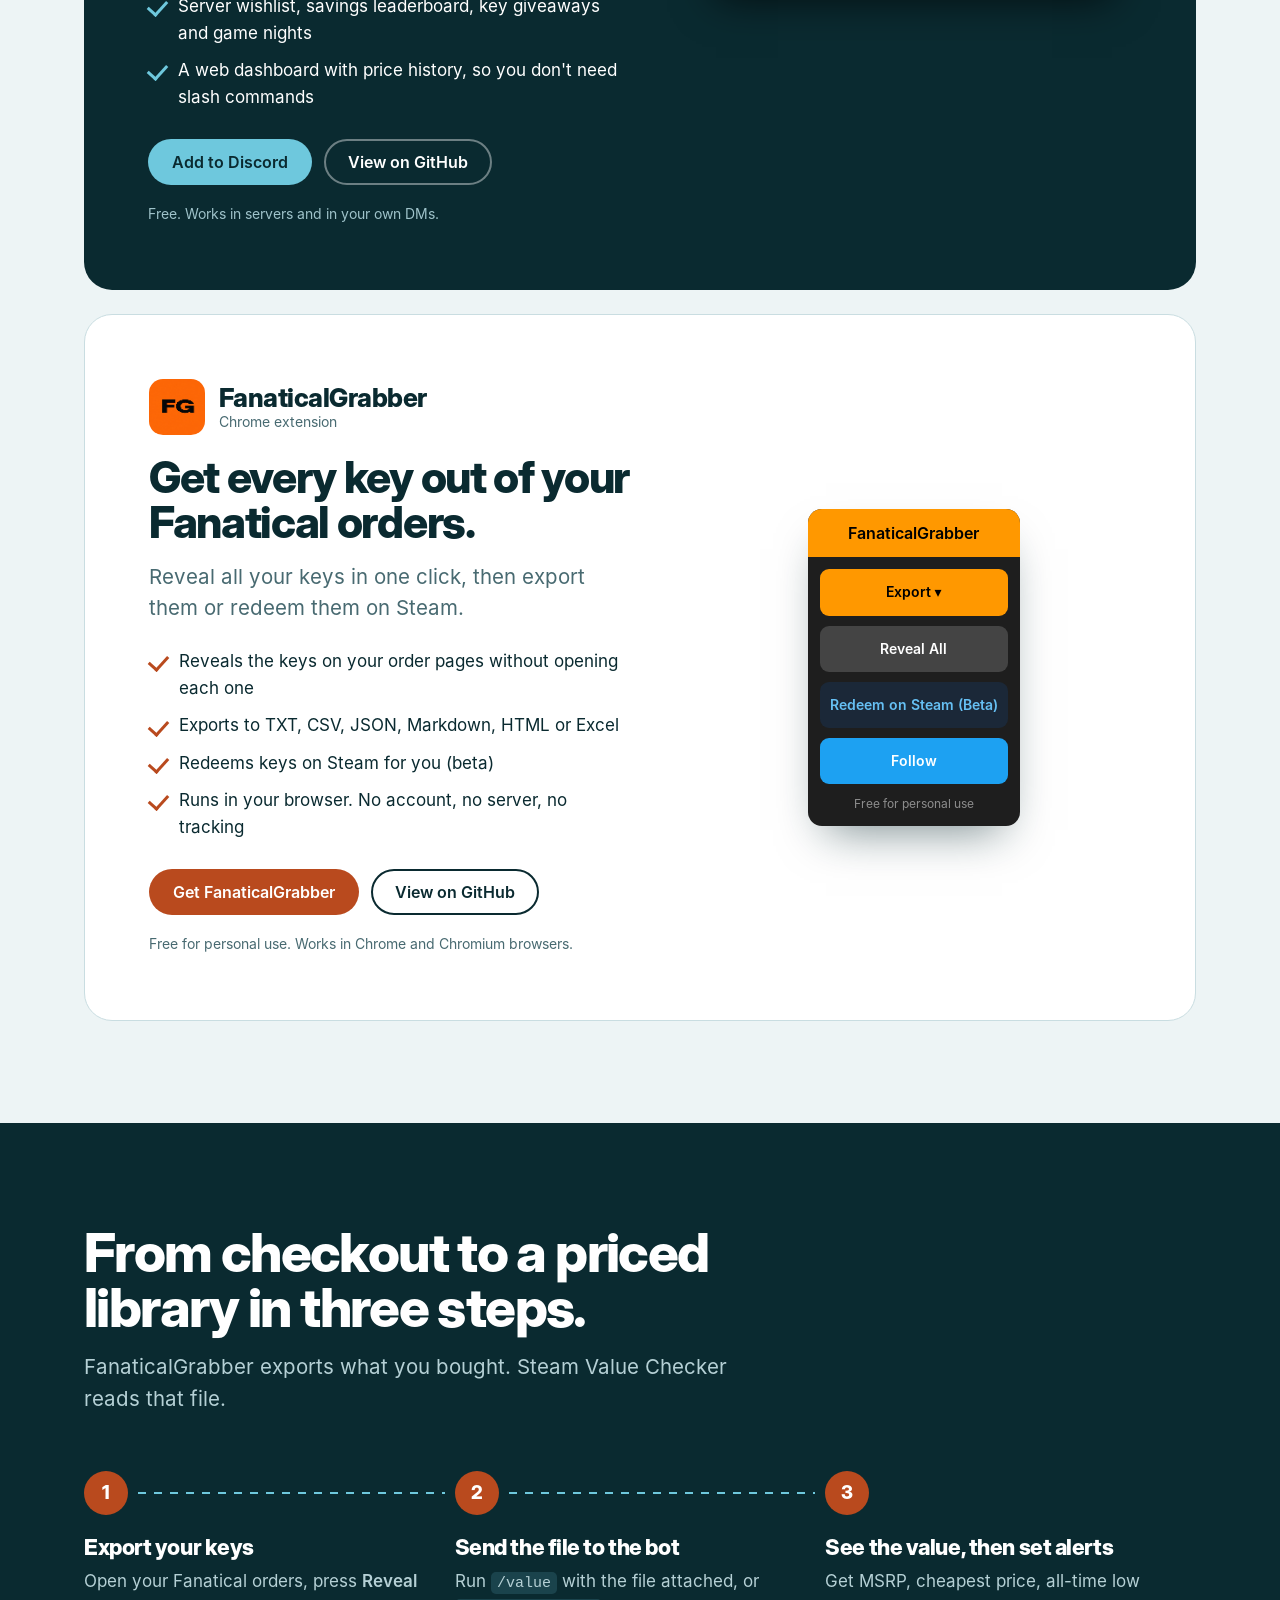
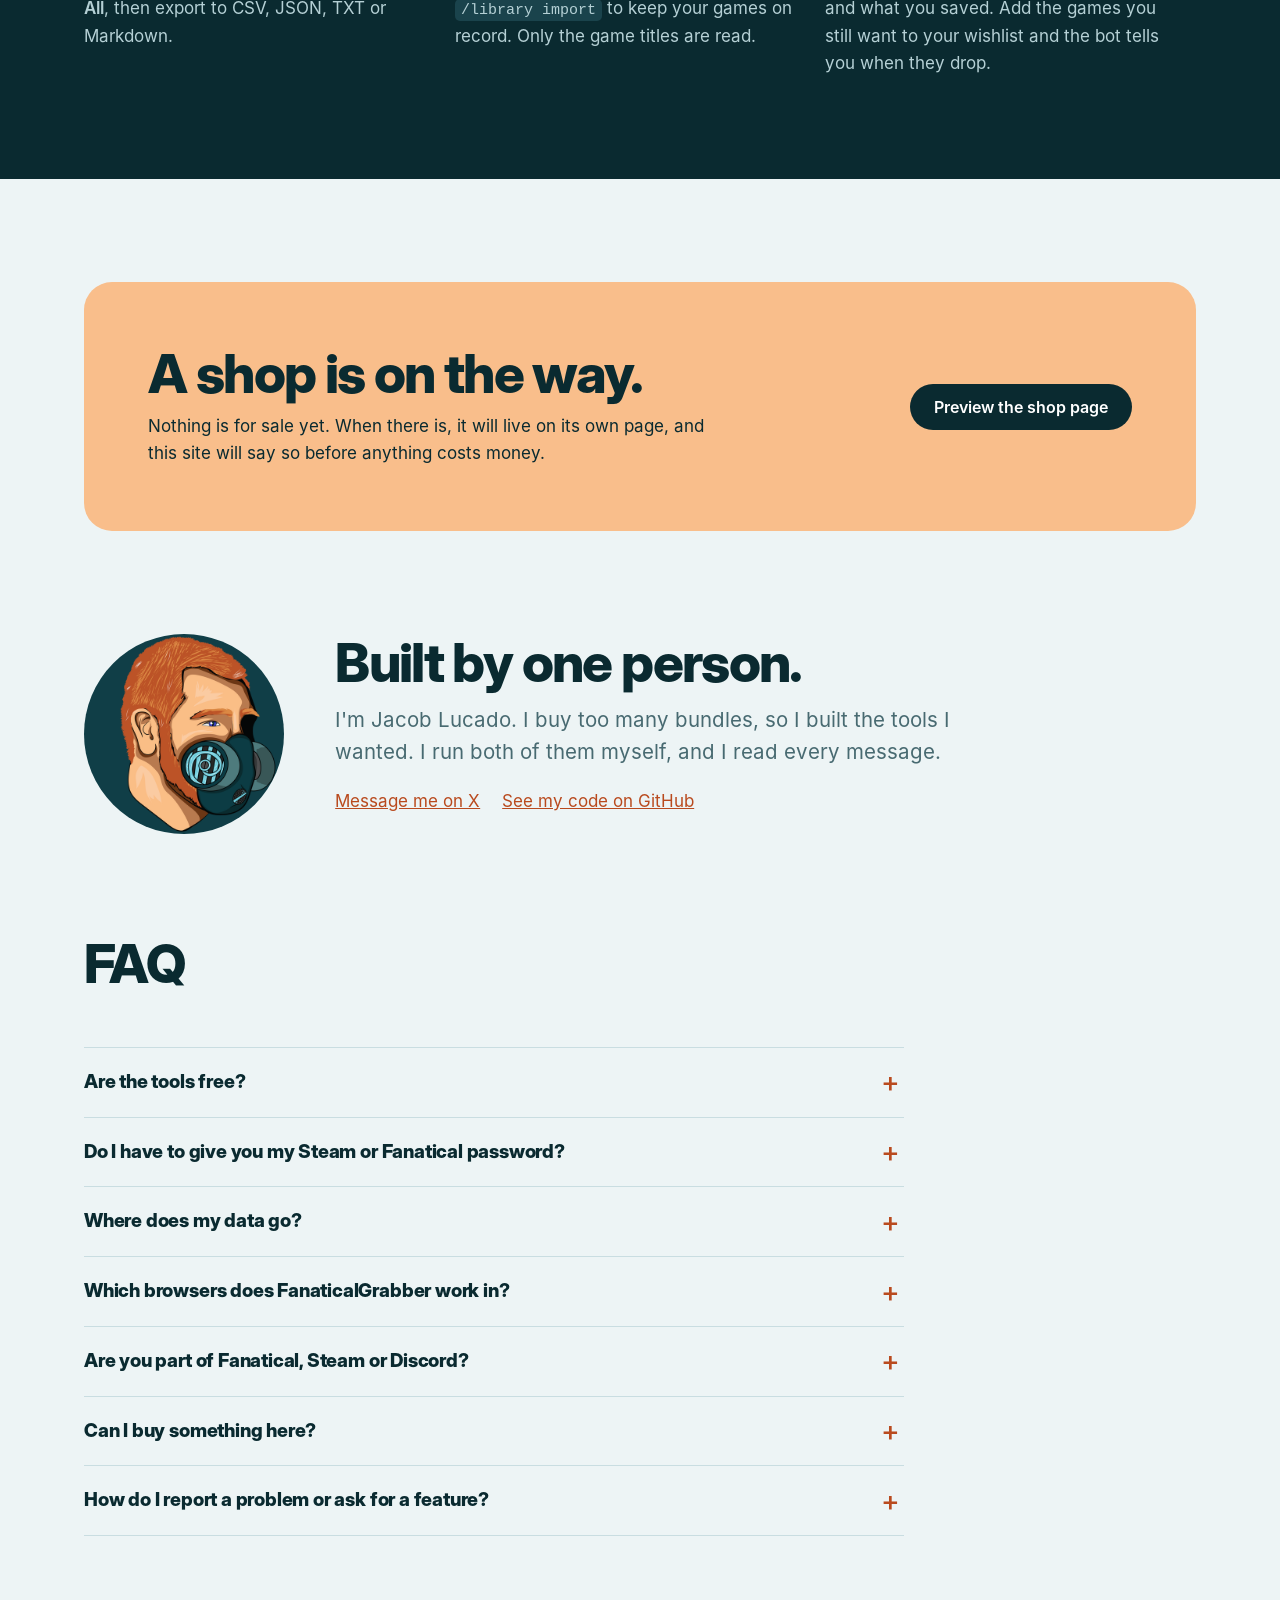
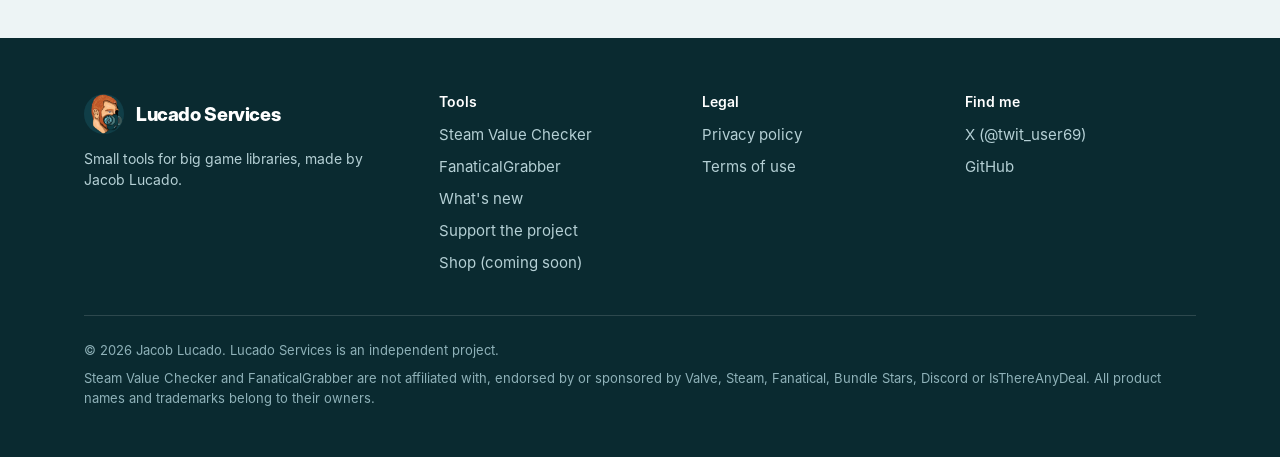
==== commit b75617e9: "Add Support page with PayPal link, footer links, sitemap, privacy note Co-Authored-By: Claude Sonnet" ====
--- a/index.html
+++ b/index.html
@@ -209,7 +209,7 @@
     <details><summary>Where does my data go?</summary><p>FanaticalGrabber keeps everything in your browser. Steam Value Checker stores only what its features need, such as your wishlist and alert settings, and lets you export or delete it with <code>/mydata</code>. Each tool has its own privacy policy, and this site has its own.</p></details>
     <details><summary>Which browsers does FanaticalGrabber work in?</summary><p>Chrome and other Chromium-based browsers, such as Edge and Brave. It installs from the Chrome Web Store (Edge asks you to allow extensions from other stores first).</p></details>
     <details><summary>Are you part of Fanatical, Steam or Discord?</summary><p>No. These are independent projects. They work with those services but are not made, approved or supported by them.</p></details>
-    <details><summary>Can I buy something here?</summary><p>Not yet. The shop page is a placeholder while I decide what belongs in it. Nothing on this site takes payments.</p></details>
+    <details><summary>Can I buy something here?</summary><p>Not yet. The shop page is a placeholder while I decide what belongs in it. Nothing on this site takes payments. If you'd like to chip in toward the hosting costs, the <a href="support.html">support page</a> has a PayPal link.</p></details>
     <details><summary>How do I report a problem or ask for a feature?</summary><p>Message me on <a href="https://x.com/twit_user69">X</a>, or open an issue on the tool's GitHub page: <a href="https://github.com/Jacob-Lucado/SteamValueChecker/issues">Steam Value Checker</a> or <a href="https://github.com/Jacob-Lucado/FanaticalGrabber/issues">FanaticalGrabber</a>.</p></details>
     </div>
   </div>
@@ -229,6 +229,7 @@
           <li><a href="https://steamvaluechecker.com/">Steam Value Checker</a></li>
           <li><a href="https://jacob-lucado.github.io/FanaticalGrabber/">FanaticalGrabber</a></li>
           <li><a href="news.html">What's new</a></li>
+          <li><a href="support.html">Support the project</a></li>
           <li><a href="shop/">Shop (coming soon)</a></li>
         </ul>
       </div>
